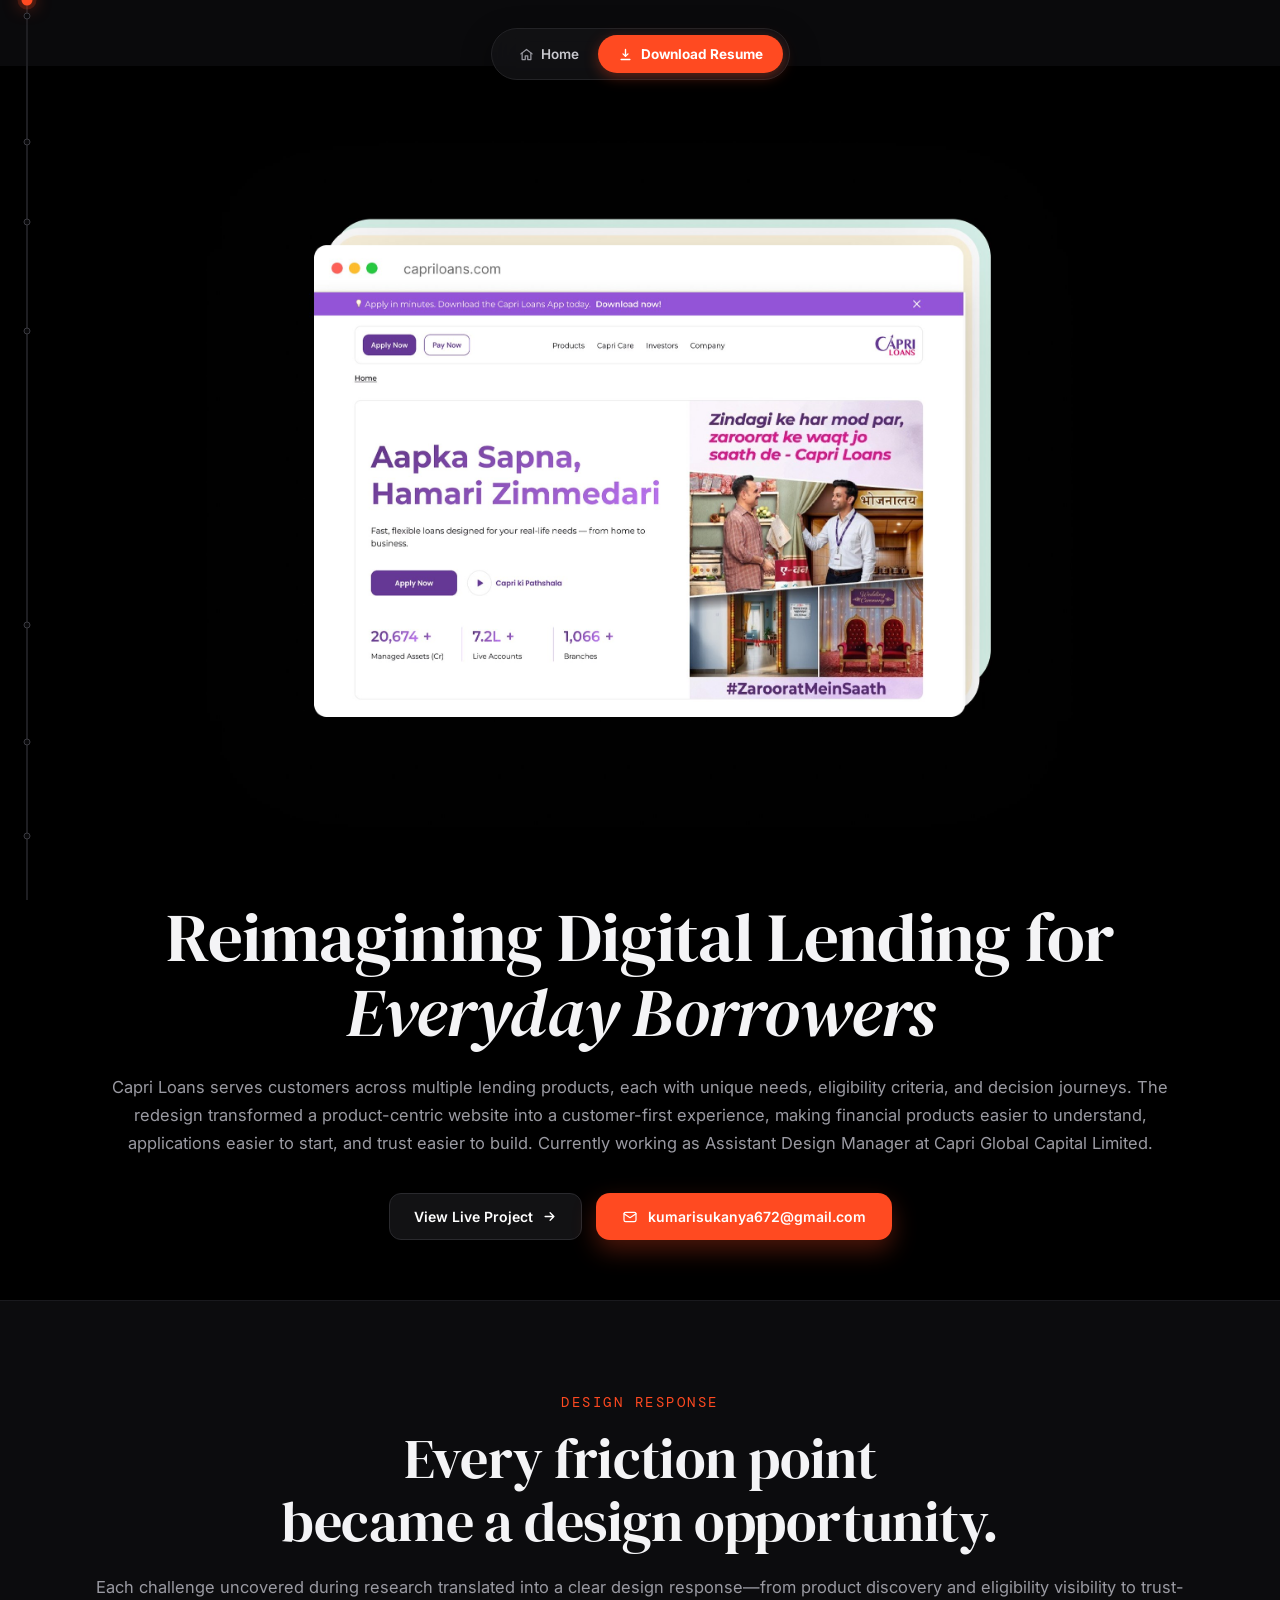
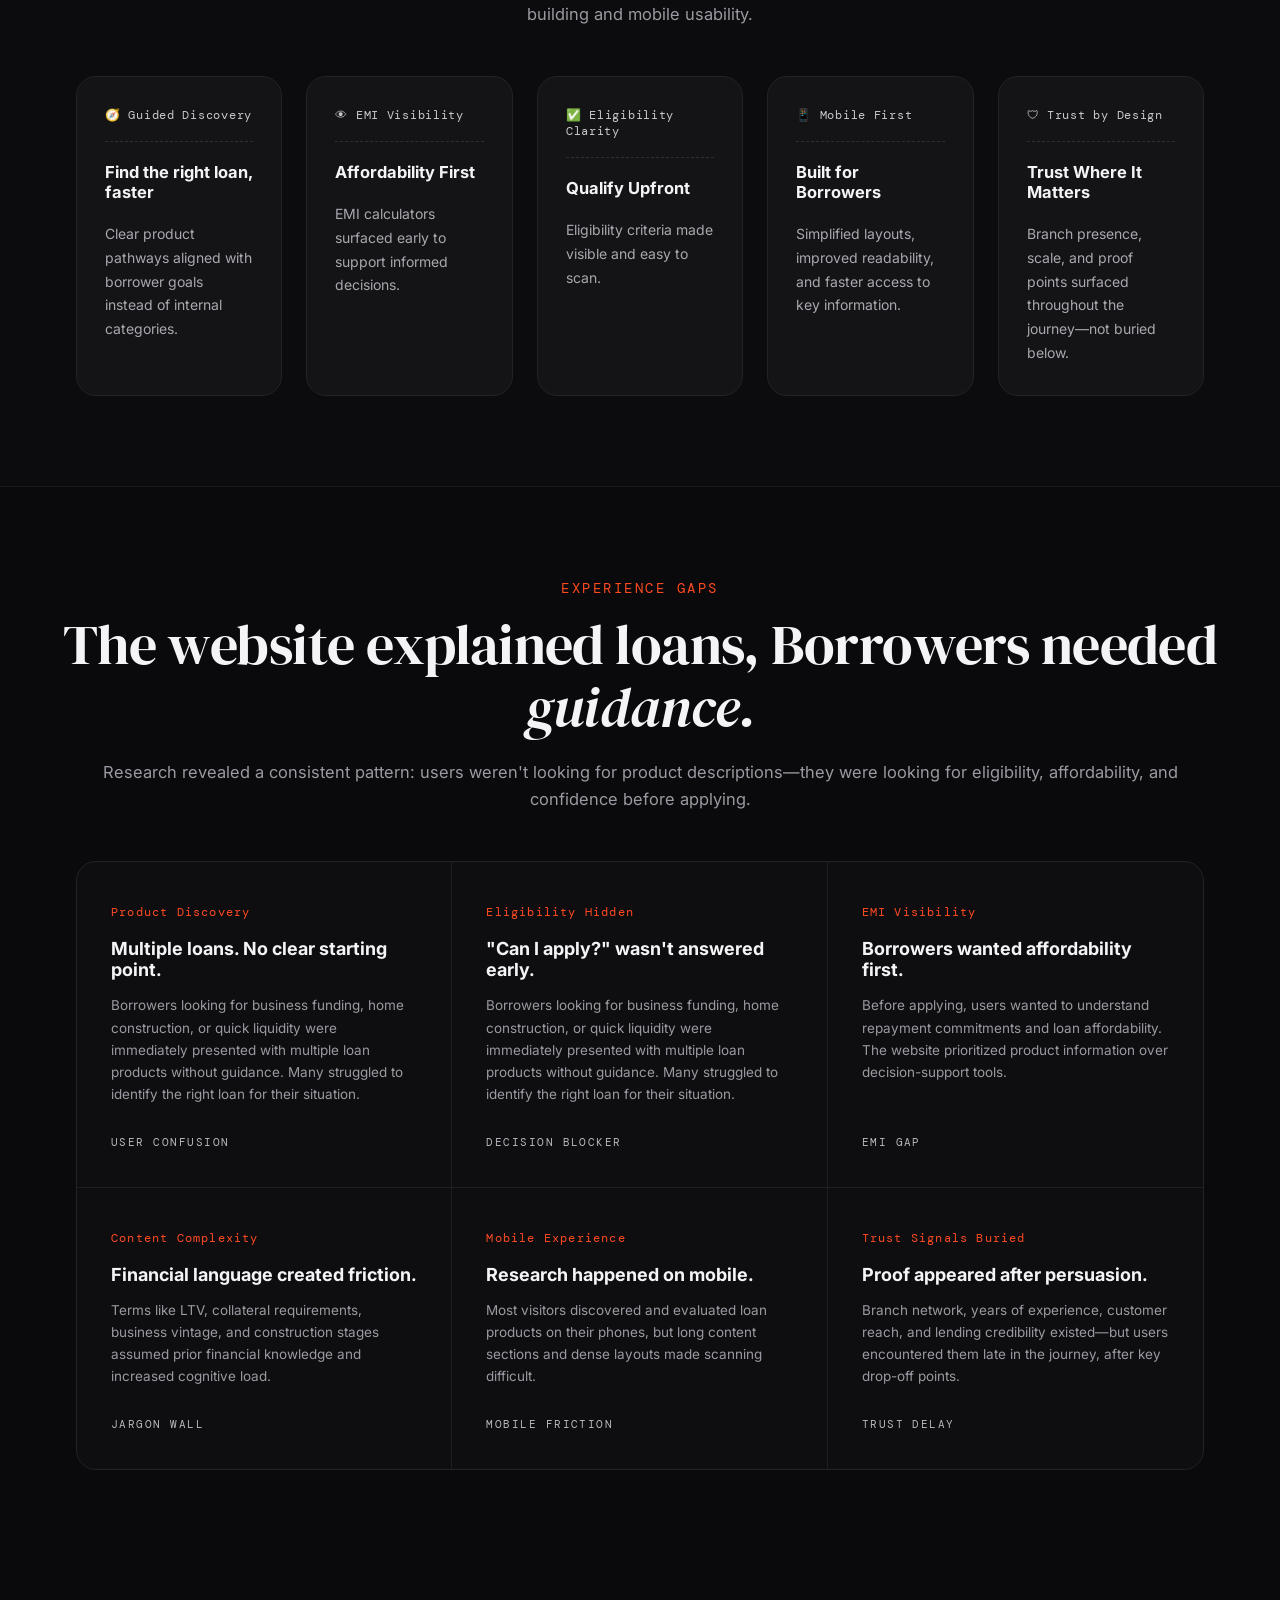
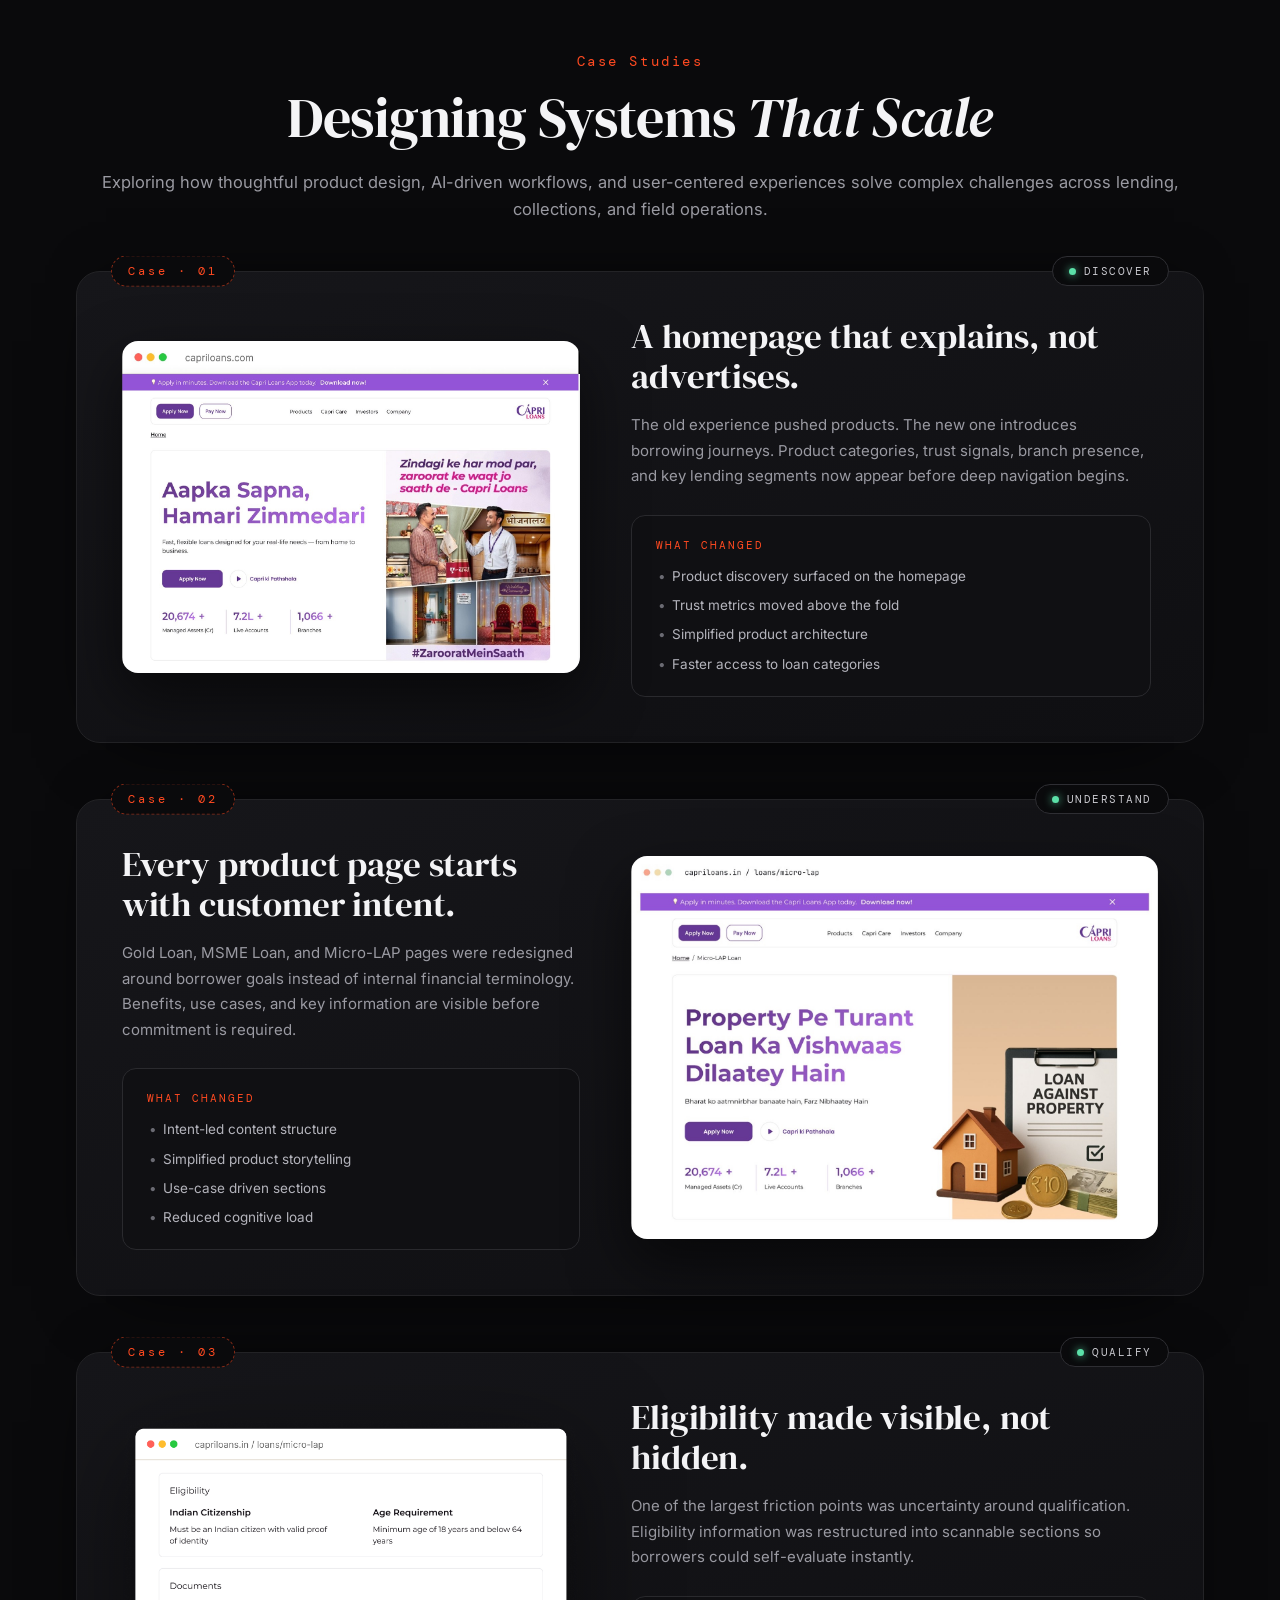
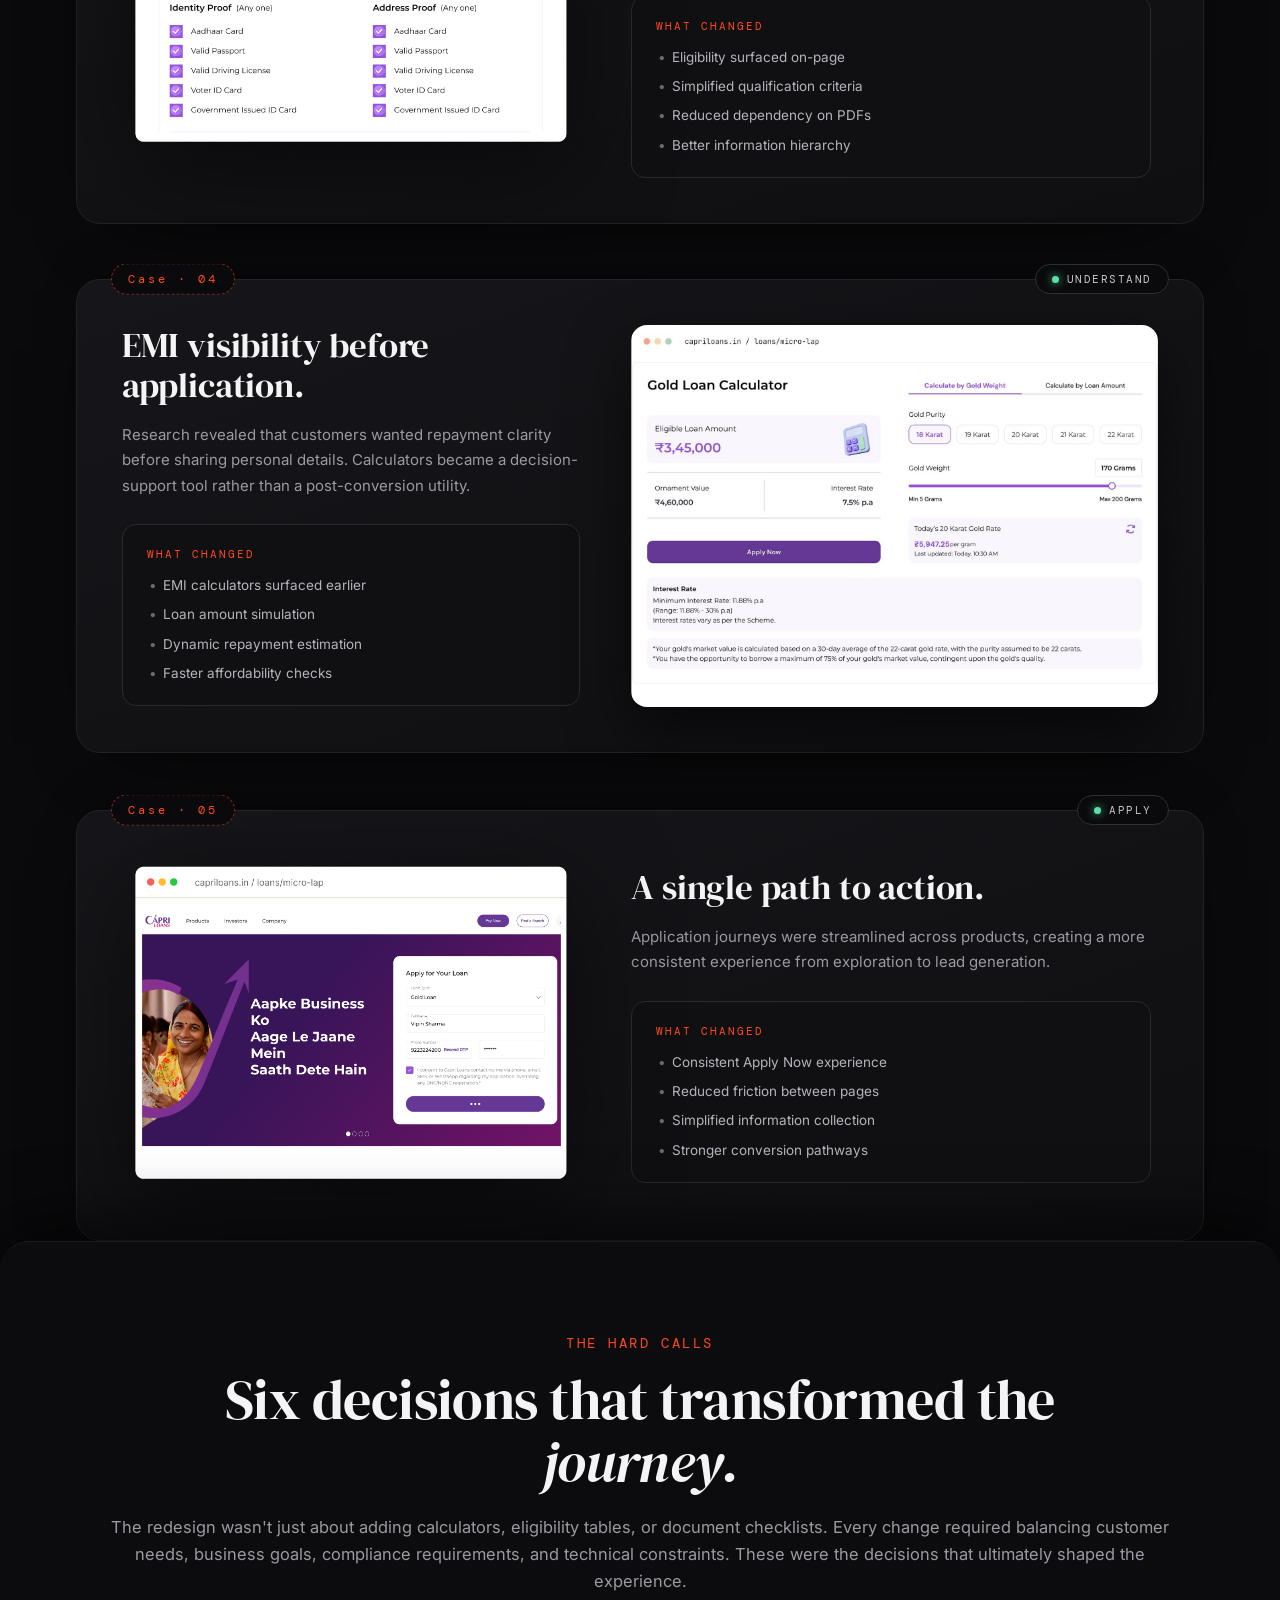
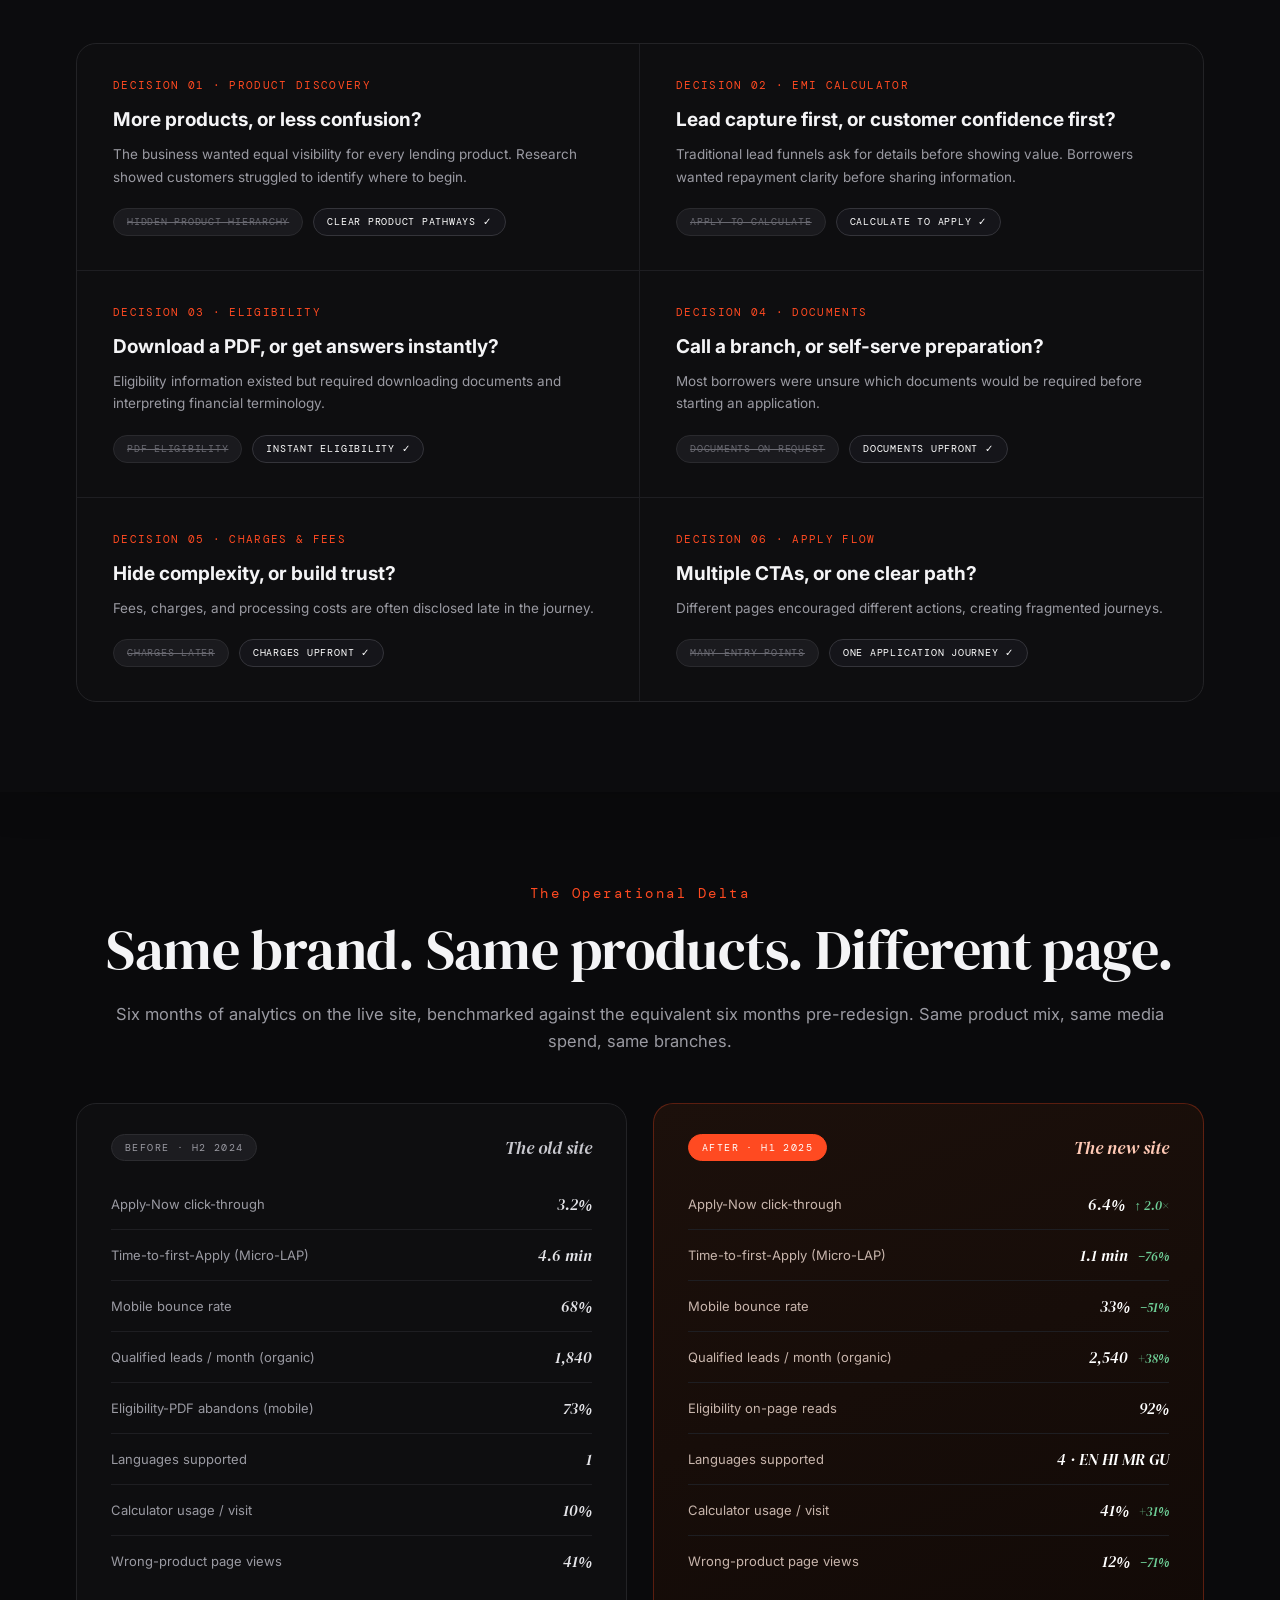
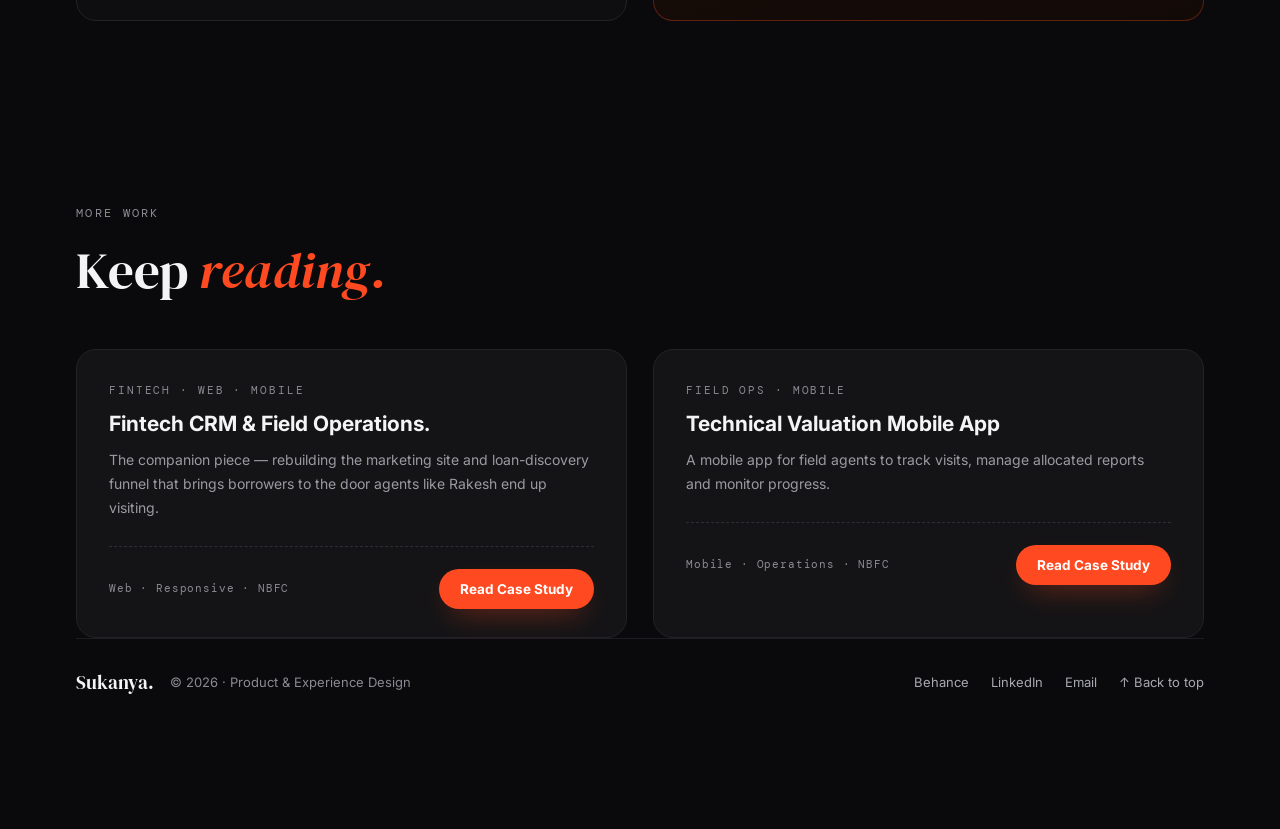
==== capri.html @ 0f8f2119 "Add files via upload" ====
<!DOCTYPE html>
<html lang="en">
<head>
<meta charset="UTF-8">
<meta name="viewport" content="width=device-width, initial-scale=1.0">
<title>Capri Loans Website Redesign — Case Study | Sukanya</title>
<link rel="preconnect" href="https://fonts.googleapis.com">
<link rel="preconnect" href="https://fonts.gstatic.com" crossorigin>
<link href="https://fonts.googleapis.com/css2?family=DM+Serif+Display:ital@0;1&family=DM+Mono:ital,wght@0,300;0,400;0,500;1,400&family=Inter:wght@400;500;600;700;800&display=swap" rel="stylesheet">
<link rel="stylesheet" href="css/capri.css">
  <script src="js/capri.js" defer></script>
</head>
<body>

<div class="thread" aria-hidden="true" id="thread"><div class="track"></div><div class="fill" id="thread-fill"></div><div class="needle" id="thread-needle"></div></div>

<!-- NAV -->
<div class="nav-wrap"><nav class="nav-pill">
  <a class="nav-link" href="index.html"><svg viewBox="0 0 24 24" fill="none" stroke-width="2" stroke-linecap="round" stroke-linejoin="round"><path d="M3 11l9-7 9 7"/><path d="M5 9.5V20h5v-6h4v6h5V9.5"/></svg><span>Home</span></a>
  <a class="nav-cta" href="assets/docs/Sukanya_Resume.pdf" download="Sukanya_Resume.pdf"><svg viewBox="0 0 24 24" fill="none" stroke-width="2.2" stroke-linecap="round" stroke-linejoin="round"><path d="M12 4v11m0 0l-4-4m4 4l4-4M5 20h14"/></svg>Download Resume</a>
</nav></div>

<!-- HERO -->
<header class="hero" id="top">
  <div class="hero-shot" style="height:auto;background:#000;padding:0"><img src="[data-uri]" alt="Capri Loans website redesign" style="width:100%;max-width:900px;display:block;margin:0 auto;border:none;outline:none;border-radius:0"/></div>
  <h1><span class="hl"><span class="hl-in">Reimagining Digital Lending for <em>Everyday Borrowers</em></span></span></h1>
  <p class="hero-sub">Capri Loans serves customers across multiple lending products, each with unique needs, eligibility criteria, and decision journeys. The redesign transformed a product-centric website into a customer-first experience, making financial products easier to understand, applications easier to start, and trust easier to build. Currently working as Assistant Design Manager at Capri Global Capital Limited.</p>
  <div class="hero-cta-row">
    <a class="btn-dark" href="https://www.capriloans.in/" target="_blank" rel="noopener">View Live Project <svg viewBox="0 0 24 24" fill="none" stroke-width="2.2" stroke-linecap="round" stroke-linejoin="round"><path d="M5 12h14m0 0l-6-6m6 6l-6 6"/></svg></a>
    <a class="hero-email" href="mailto:kumarisukanya672@gmail.com" style="margin-top:0"><svg viewBox="0 0 24 24" fill="none" stroke-width="1.8" stroke-linecap="round" stroke-linejoin="round"><rect x="3" y="5" width="18" height="14" rx="2.5"/><path d="M3 7l9 6 9-6"/></svg>kumarisukanya672@gmail.com</a>
  </div>
</header>

<!-- DESIGN RESPONSE -->
<section class="approach" id="response">
  <div class="sec-head r"><span class="eyebrow">DESIGN RESPONSE</span><h2>Every friction point<br>became a design opportunity.</h2>
  <p class="sec-sub">Each challenge uncovered during research translated into a clear design response—from product discovery and eligibility visibility to trust-building and mobile usability.</p></div>
  <div class="container"><div class="ap-grid ap5 r">
    <div class="ap-card"><div class="ap-head">🧭 Guided Discovery</div><h4>Find the right loan, faster</h4><p class="grow">Clear product pathways aligned with borrower goals instead of internal categories.</p></div>
    <div class="ap-card"><div class="ap-head">👁 EMI Visibility</div><h4>Affordability First</h4><p class="grow">EMI calculators surfaced early to support informed decisions.</p></div>
    <div class="ap-card"><div class="ap-head">✅ Eligibility Clarity</div><h4>Qualify Upfront</h4><p class="grow">Eligibility criteria made visible and easy to scan.</p></div>
    <div class="ap-card"><div class="ap-head">📱 Mobile First</div><h4>Built for Borrowers</h4><p class="grow">Simplified layouts, improved readability, and faster access to key information.</p></div>
    <div class="ap-card"><div class="ap-head">🛡 Trust by Design</div><h4>Trust Where It Matters</h4><p class="grow">Branch presence, scale, and proof points surfaced throughout the journey—not buried below.</p></div>
  </div></div>
</section>

<!-- EXPERIENCE GAPS -->
<section class="challenge gaps" id="gaps">
  <div class="sec-head r"><span class="eyebrow">EXPERIENCE GAPS</span><h2>The website explained loans, Borrowers needed <em>guidance.</em></h2>
  <p class="sec-sub">Research revealed a consistent pattern: users weren't looking for product descriptions—they were looking for eligibility, affordability, and confidence before applying.</p></div>
  <div class="container"><div class="ch-grid r">
    <div class="ch-cell"><div class="ch-num">Product Discovery</div><h4>Multiple loans. No clear starting point.</h4><p>Borrowers looking for business funding, home construction, or quick liquidity were immediately presented with multiple loan products without guidance. Many struggled to identify the right loan for their situation.</p><div class="ch-foot">USER CONFUSION</div></div>
    <div class="ch-cell"><div class="ch-num">Eligibility Hidden</div><h4>"Can I apply?" wasn't answered early.</h4><p>Borrowers looking for business funding, home construction, or quick liquidity were immediately presented with multiple loan products without guidance. Many struggled to identify the right loan for their situation.</p><div class="ch-foot">DECISION BLOCKER</div></div>
    <div class="ch-cell"><div class="ch-num">EMI Visibility</div><h4>Borrowers wanted affordability first.</h4><p>Before applying, users wanted to understand repayment commitments and loan affordability. The website prioritized product information over decision-support tools.</p><div class="ch-foot">EMI GAP</div></div>
    <div class="ch-cell"><div class="ch-num">Content Complexity</div><h4>Financial language created friction.</h4><p>Terms like LTV, collateral requirements, business vintage, and construction stages assumed prior financial knowledge and increased cognitive load.</p><div class="ch-foot">JARGON WALL</div></div>
    <div class="ch-cell"><div class="ch-num">Mobile Experience</div><h4>Research happened on mobile.</h4><p>Most visitors discovered and evaluated loan products on their phones, but long content sections and dense layouts made scanning difficult.</p><div class="ch-foot">MOBILE FRICTION</div></div>
    <div class="ch-cell"><div class="ch-num">Trust Signals Buried</div><h4>Proof appeared after persuasion.</h4><p>Branch network, years of experience, customer reach, and lending credibility existed—but users encountered them late in the journey, after key drop-off points.</p><div class="ch-foot">TRUST DELAY</div></div>
  </div></div>
</section>

<!-- CASE STUDIES (sticky stack — same as portfolio) -->
<section class="sec-head r" id="cases"><span class="eyebrow">Case Studies</span><h2>Designing Systems <em>That Scale</em></h2>
<p class="sec-sub">Exploring how thoughtful product design, AI-driven workflows, and user-centered experiences solve complex challenges across lending, collections, and field operations.</p></section>

<div class="stage-stack">
  <section class="stage">
    <span class="case-num">Case · 01</span><span class="case-chip"><span class="dot"></span>Discover</span>
    <div class="stage-grid"><div class="stage-visual"><img src="[data-uri]" alt="Capri Loans — homepage redesign showing Aapka Sapna Hamari Zimmedari" style="width:100%;max-width:620px;height:auto;display:block;border:none;border-radius:16px;box-shadow:0 24px 60px rgba(0,0,0,.55)"/></div>
      <div class="stage-content"><h3>A homepage that explains, not advertises.</h3>
      <p class="desc">The old experience pushed products. The new one introduces borrowing journeys. Product categories, trust signals, branch presence, and key lending segments now appear before deep navigation begins.</p>
      <div class="changed df"><div class="lbl">WHAT CHANGED</div><ul><li>Product discovery surfaced on the homepage</li><li>Trust metrics moved above the fold</li><li>Simplified product architecture</li><li>Faster access to loan categories</li></ul></div></div>
    </div>
  </section>
  <section class="stage flip">
    <span class="case-num">Case · 02</span><span class="case-chip"><span class="dot"></span>Understand</span>
    <div class="stage-grid"><div class="stage-visual"><img src="[data-uri]" alt="Capri Loans — product page redesign for Micro-LAP Loan" style="width:100%;max-width:620px;height:auto;display:block;border:none;border-radius:16px;box-shadow:0 24px 60px rgba(0,0,0,.55)"/></div>
      <div class="stage-content"><h3>Every product page starts with customer intent.</h3>
      <p class="desc">Gold Loan, MSME Loan, and Micro-LAP pages were redesigned around borrower goals instead of internal financial terminology. Benefits, use cases, and key information are visible before commitment is required.</p>
      <div class="changed df"><div class="lbl">WHAT CHANGED</div><ul><li>Intent-led content structure</li><li>Simplified product storytelling</li><li>Use-case driven sections</li><li>Reduced cognitive load</li></ul></div></div>
    </div>
  </section>
  <section class="stage">
    <span class="case-num">Case · 03</span><span class="case-chip"><span class="dot"></span>Qualify</span>
    <div class="stage-grid"><div class="stage-visual"><img src="[data-uri]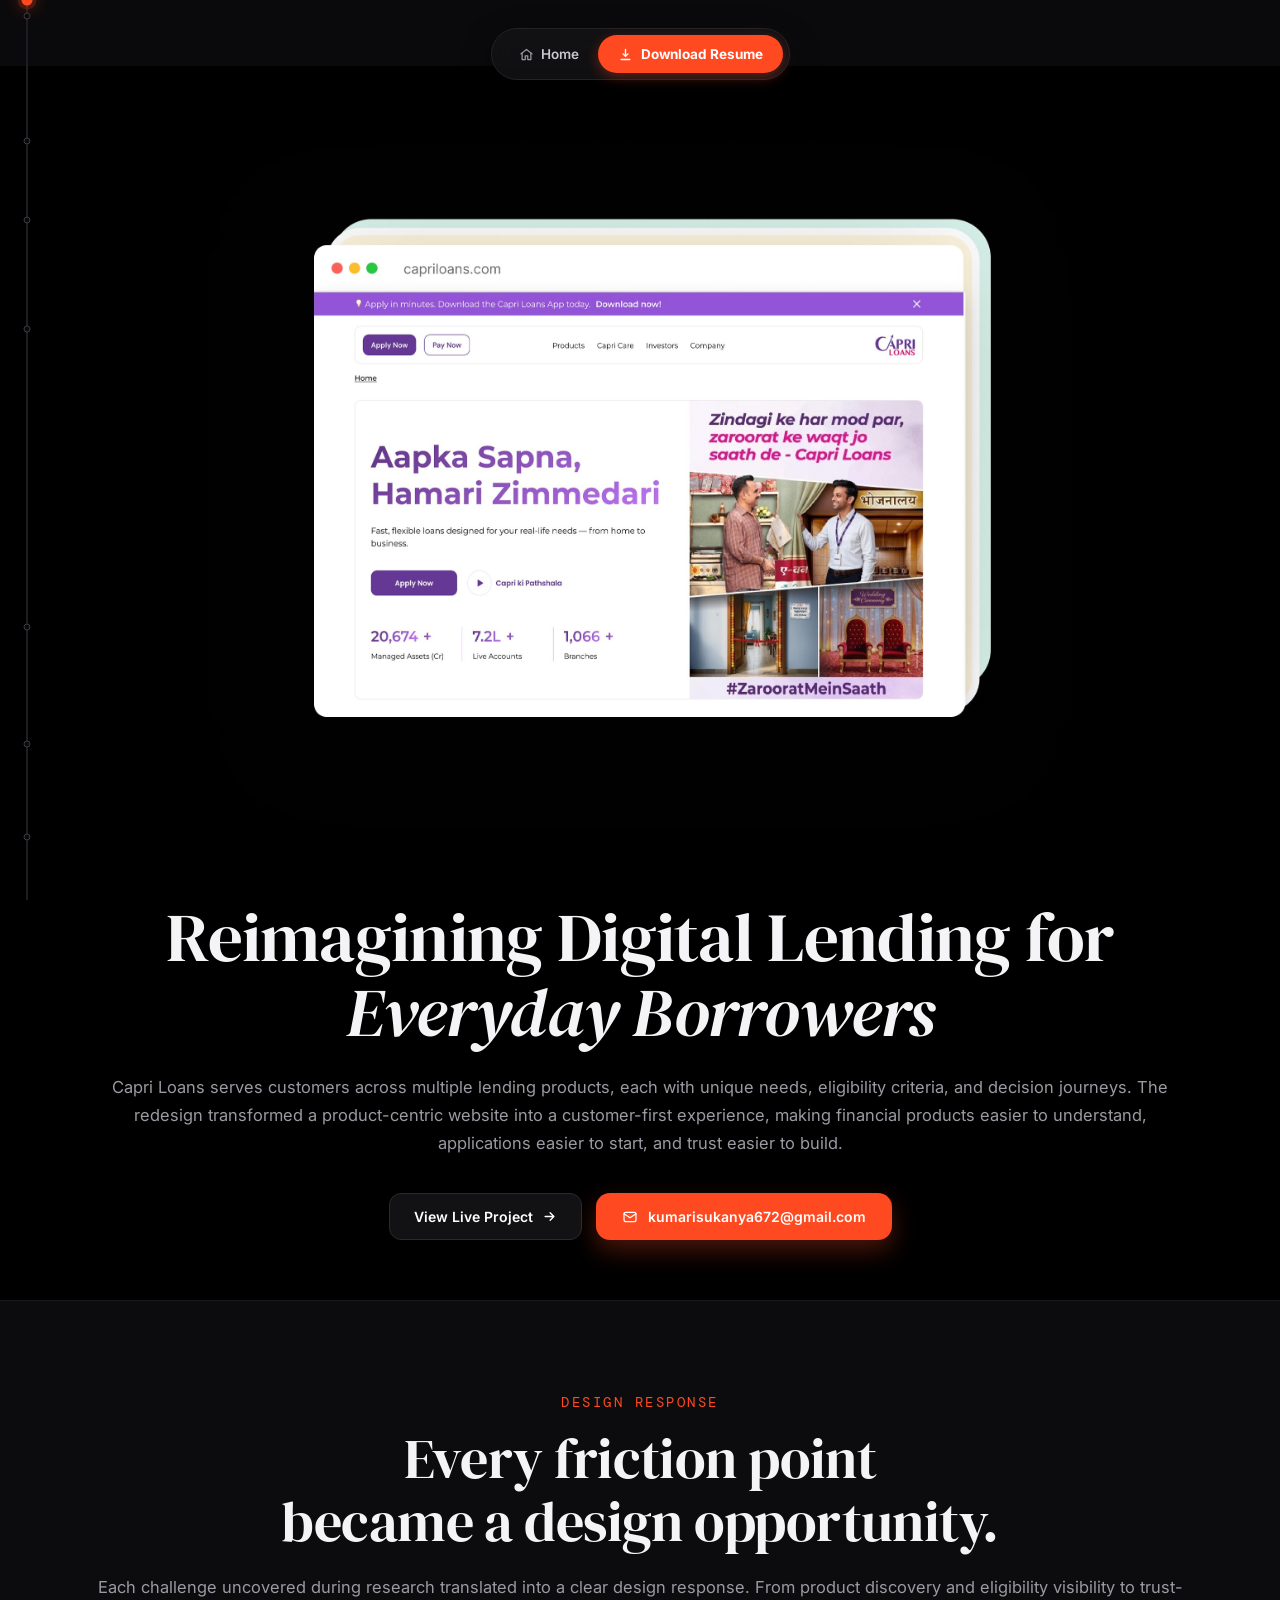
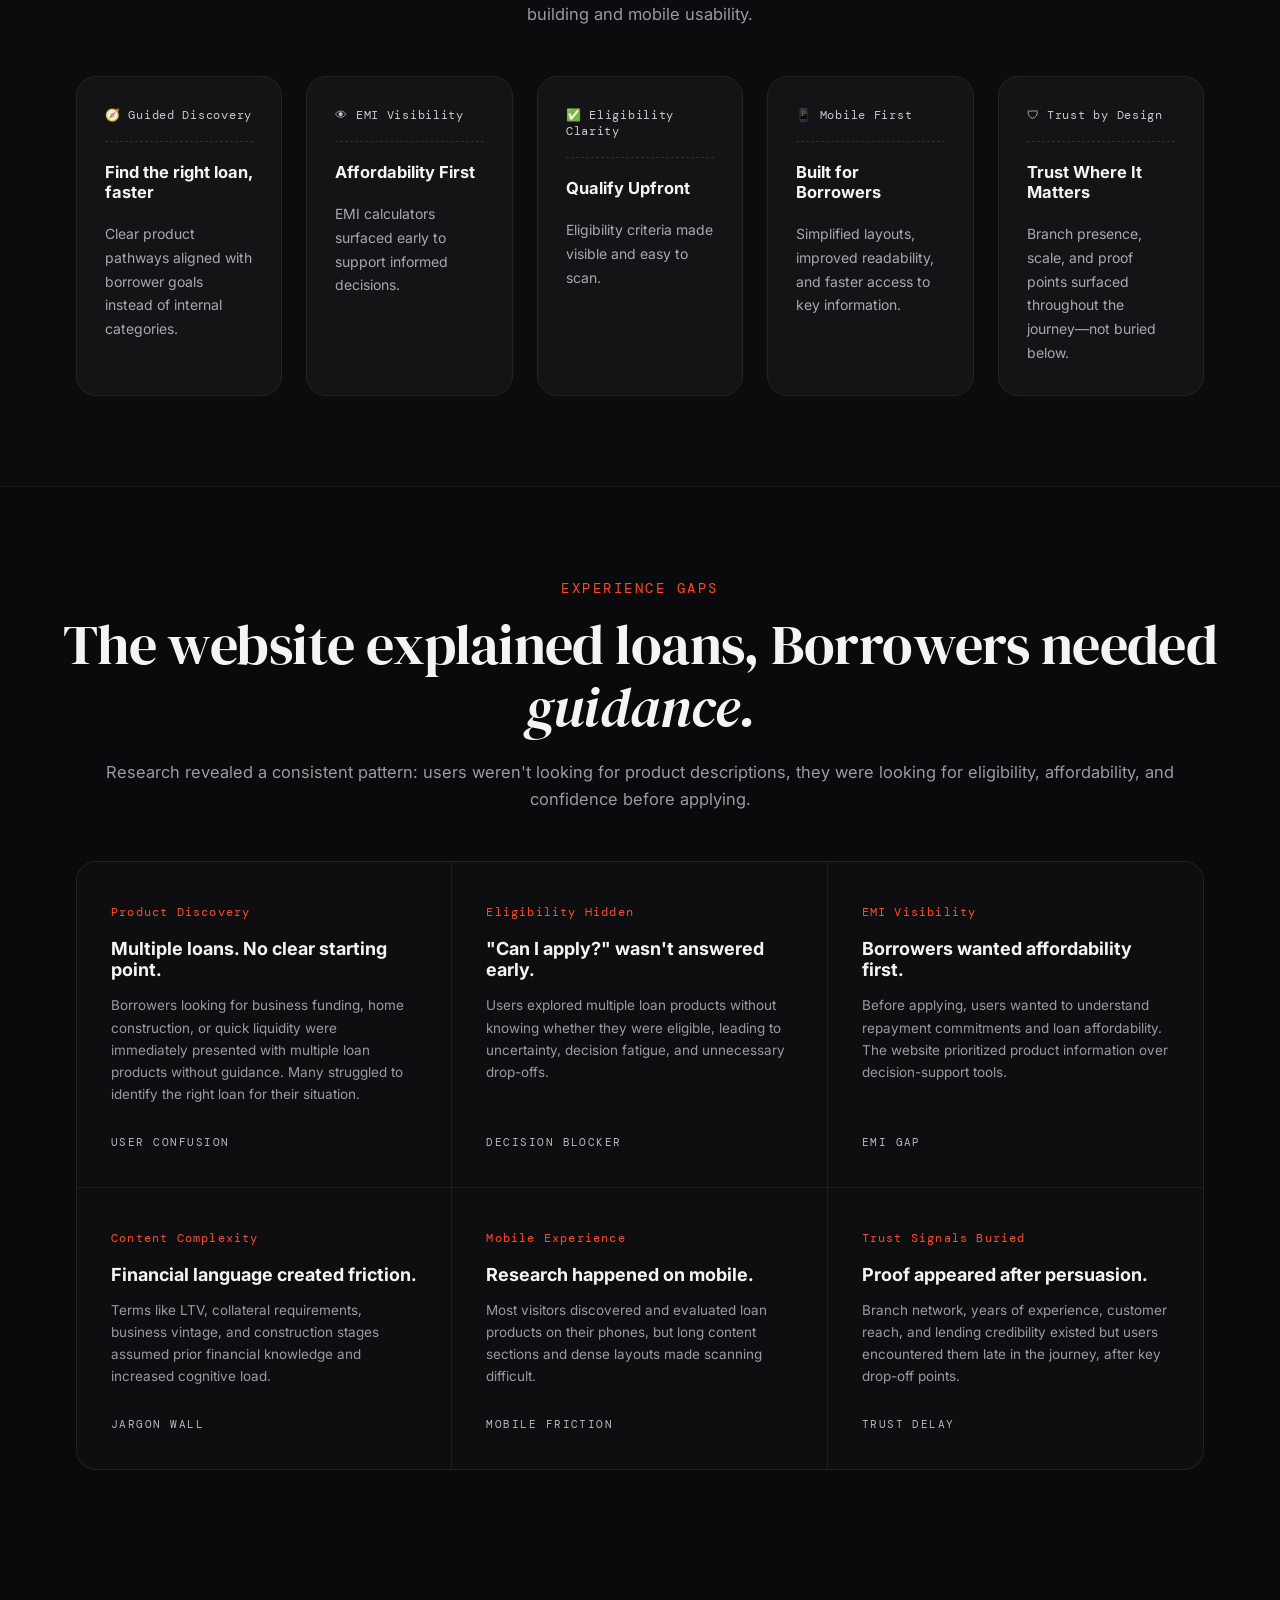
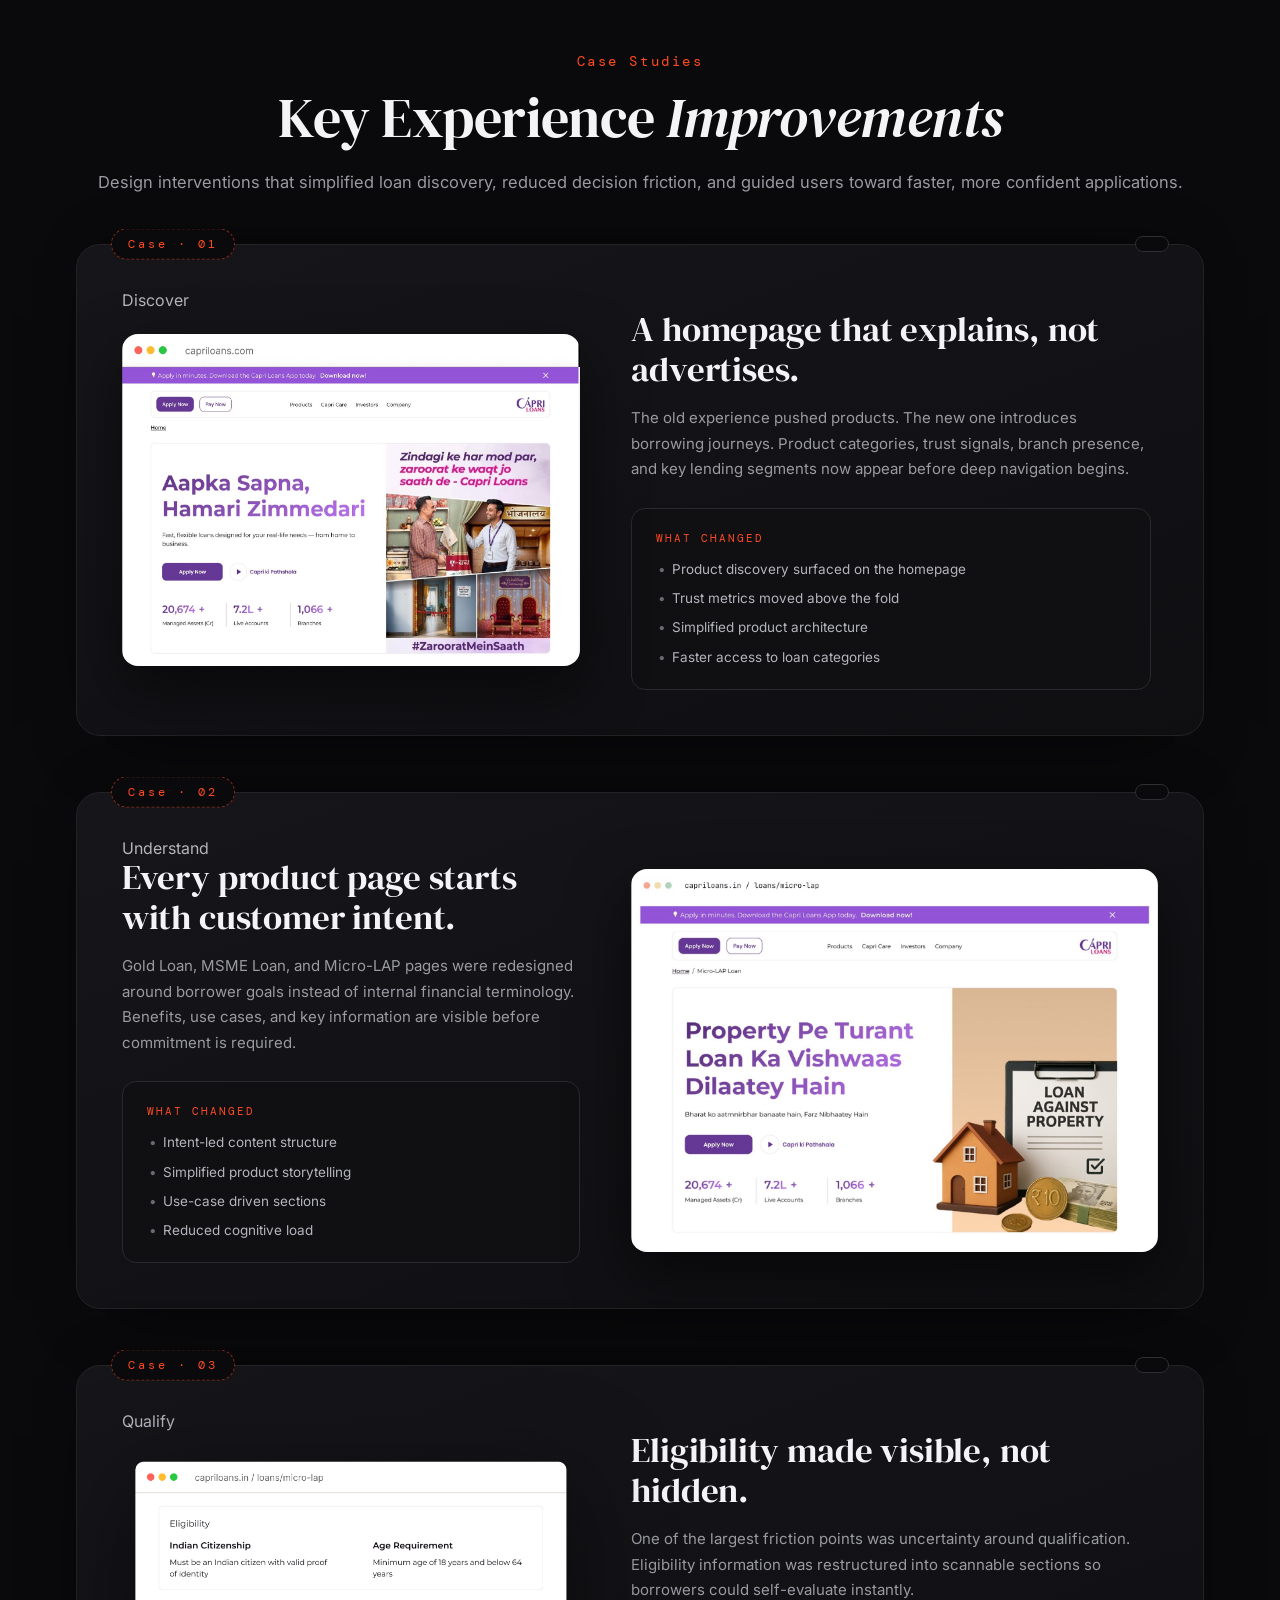
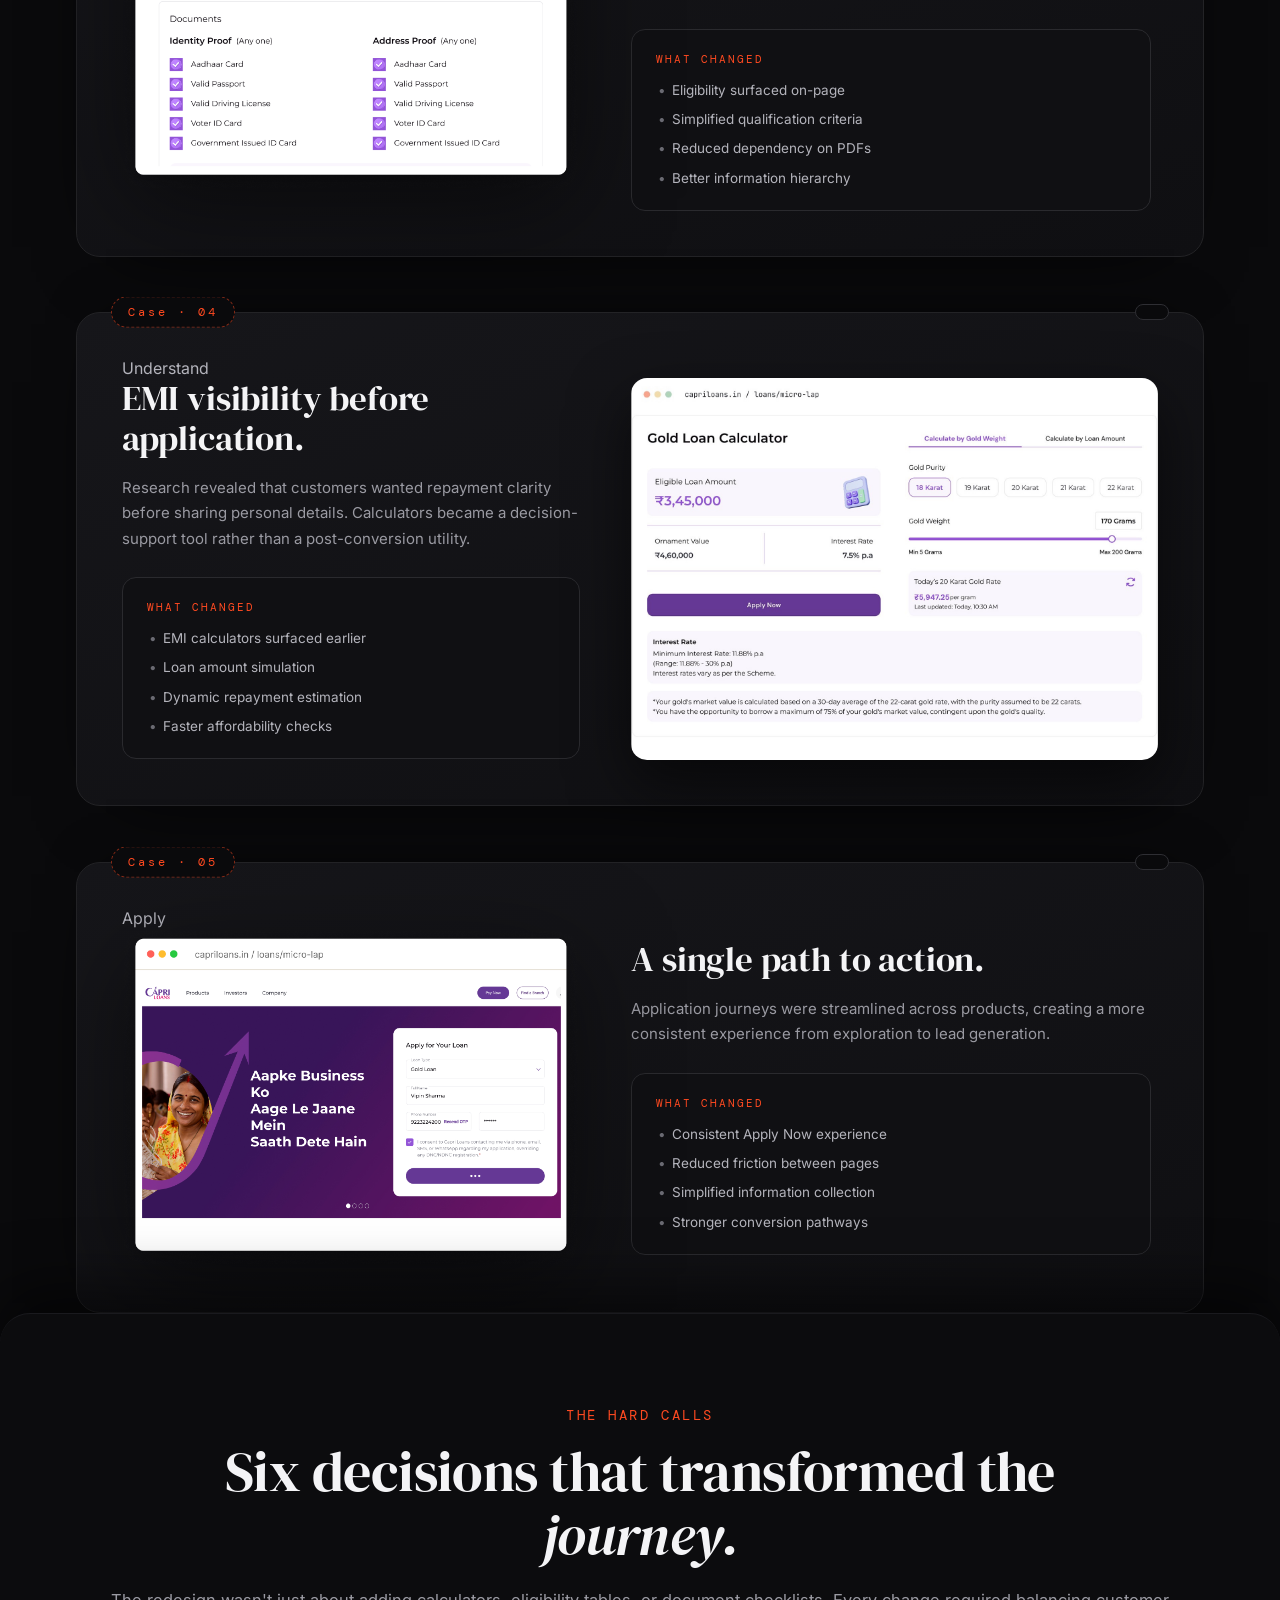
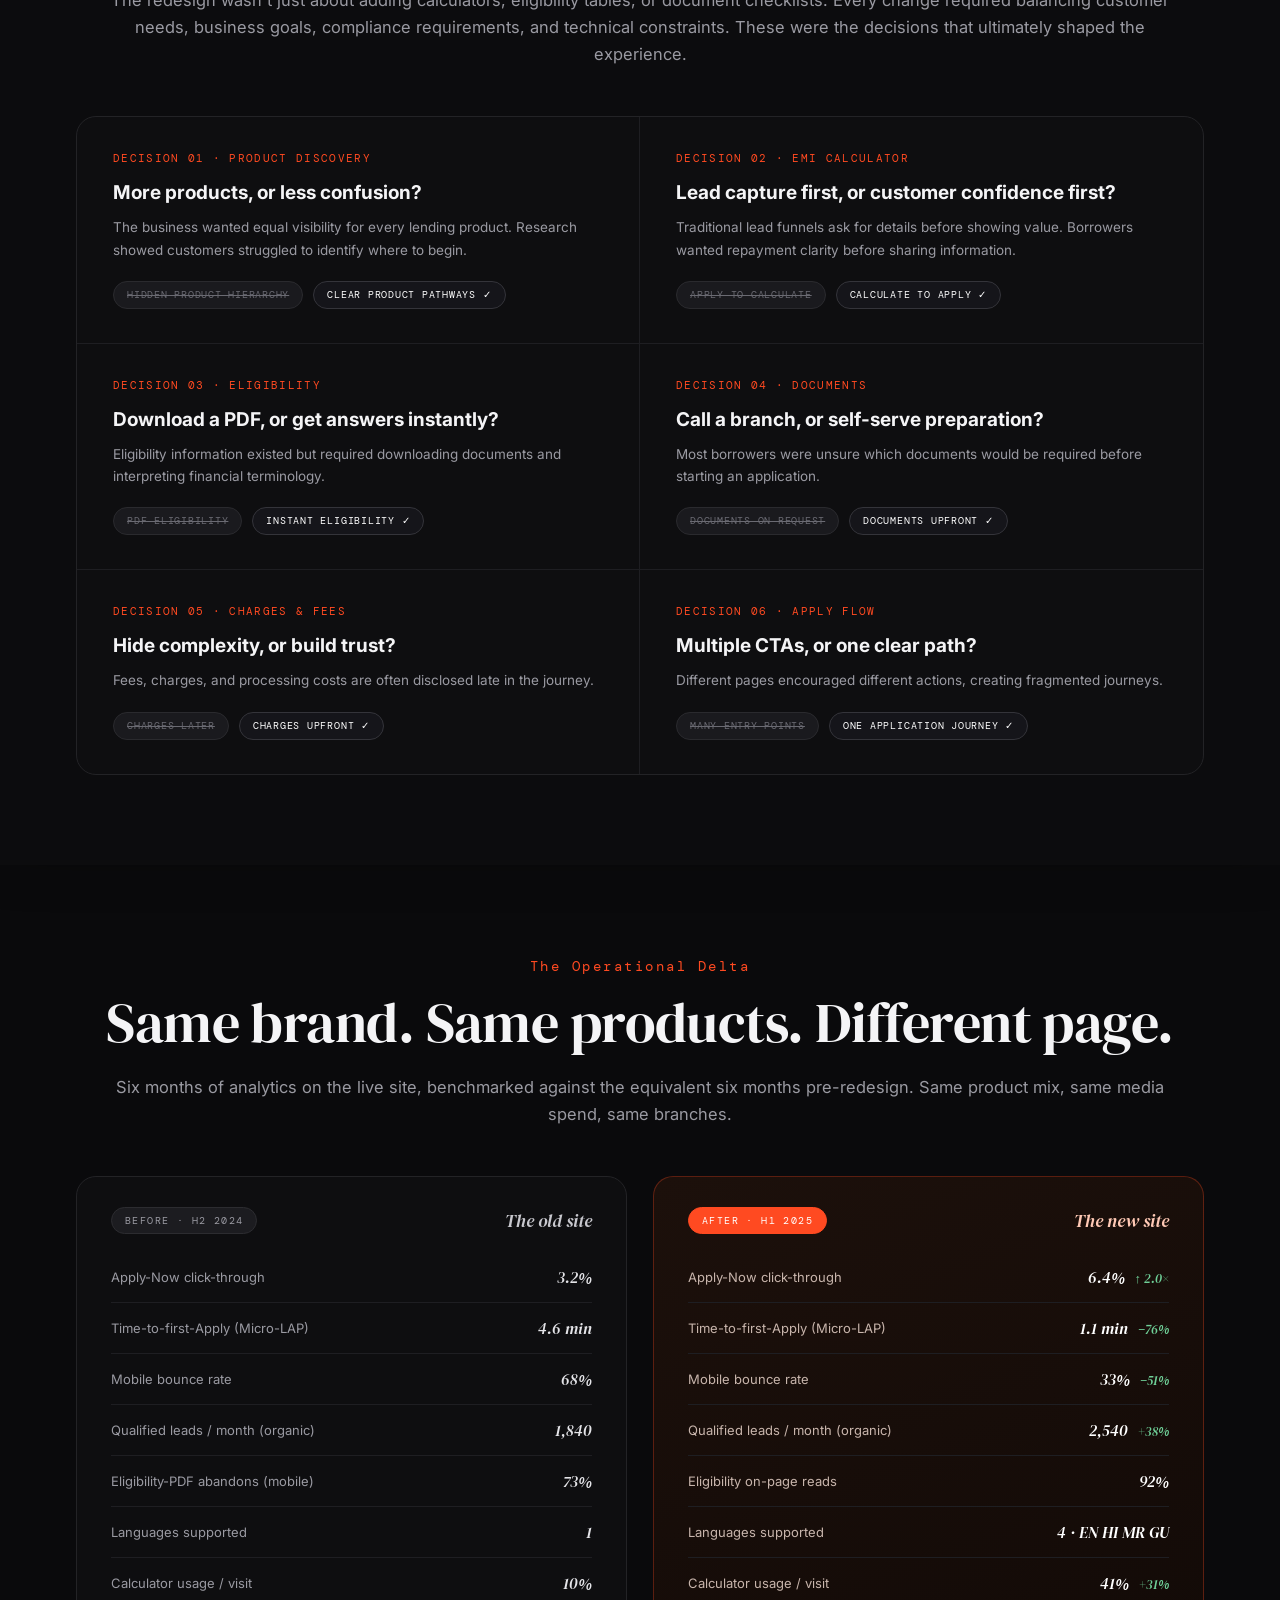
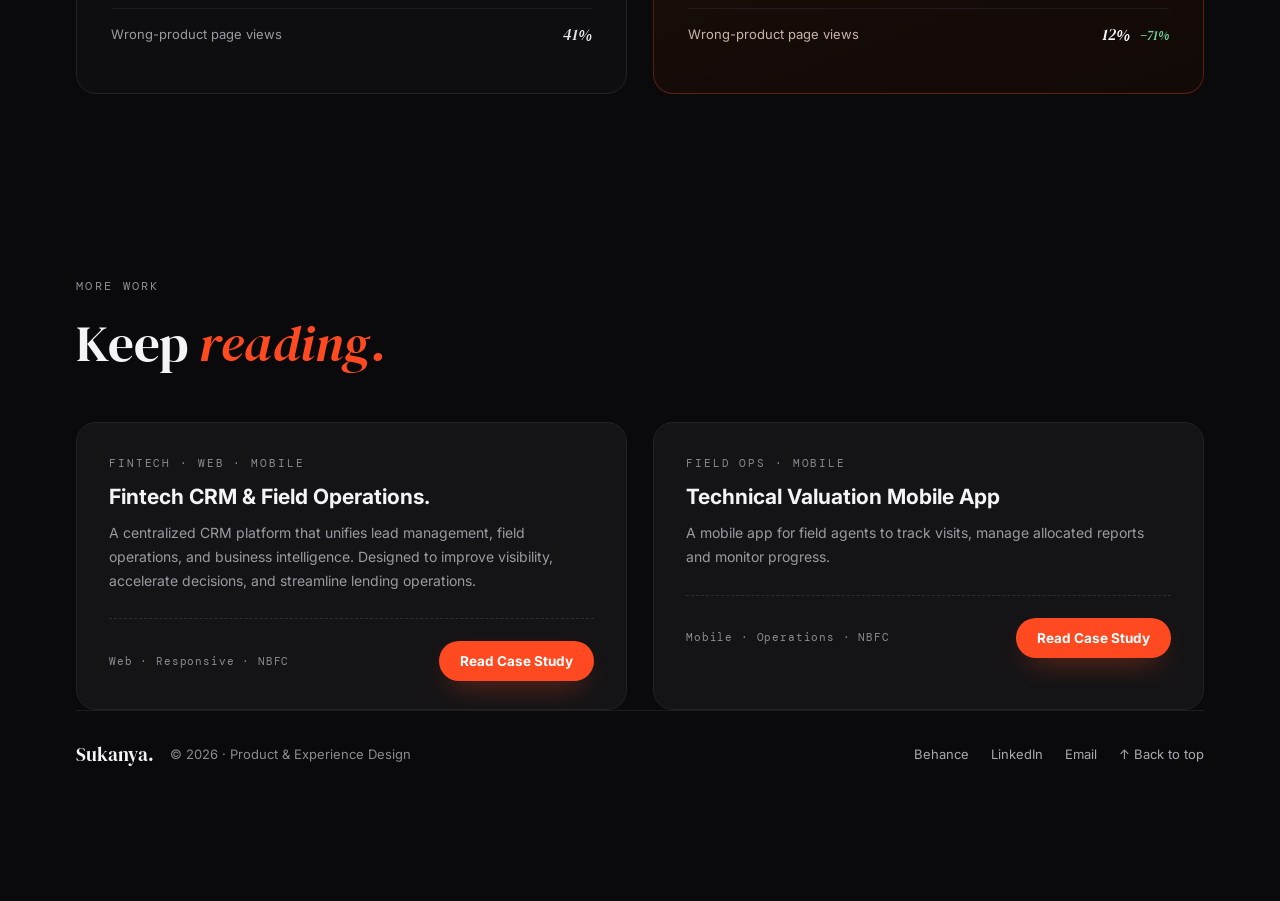
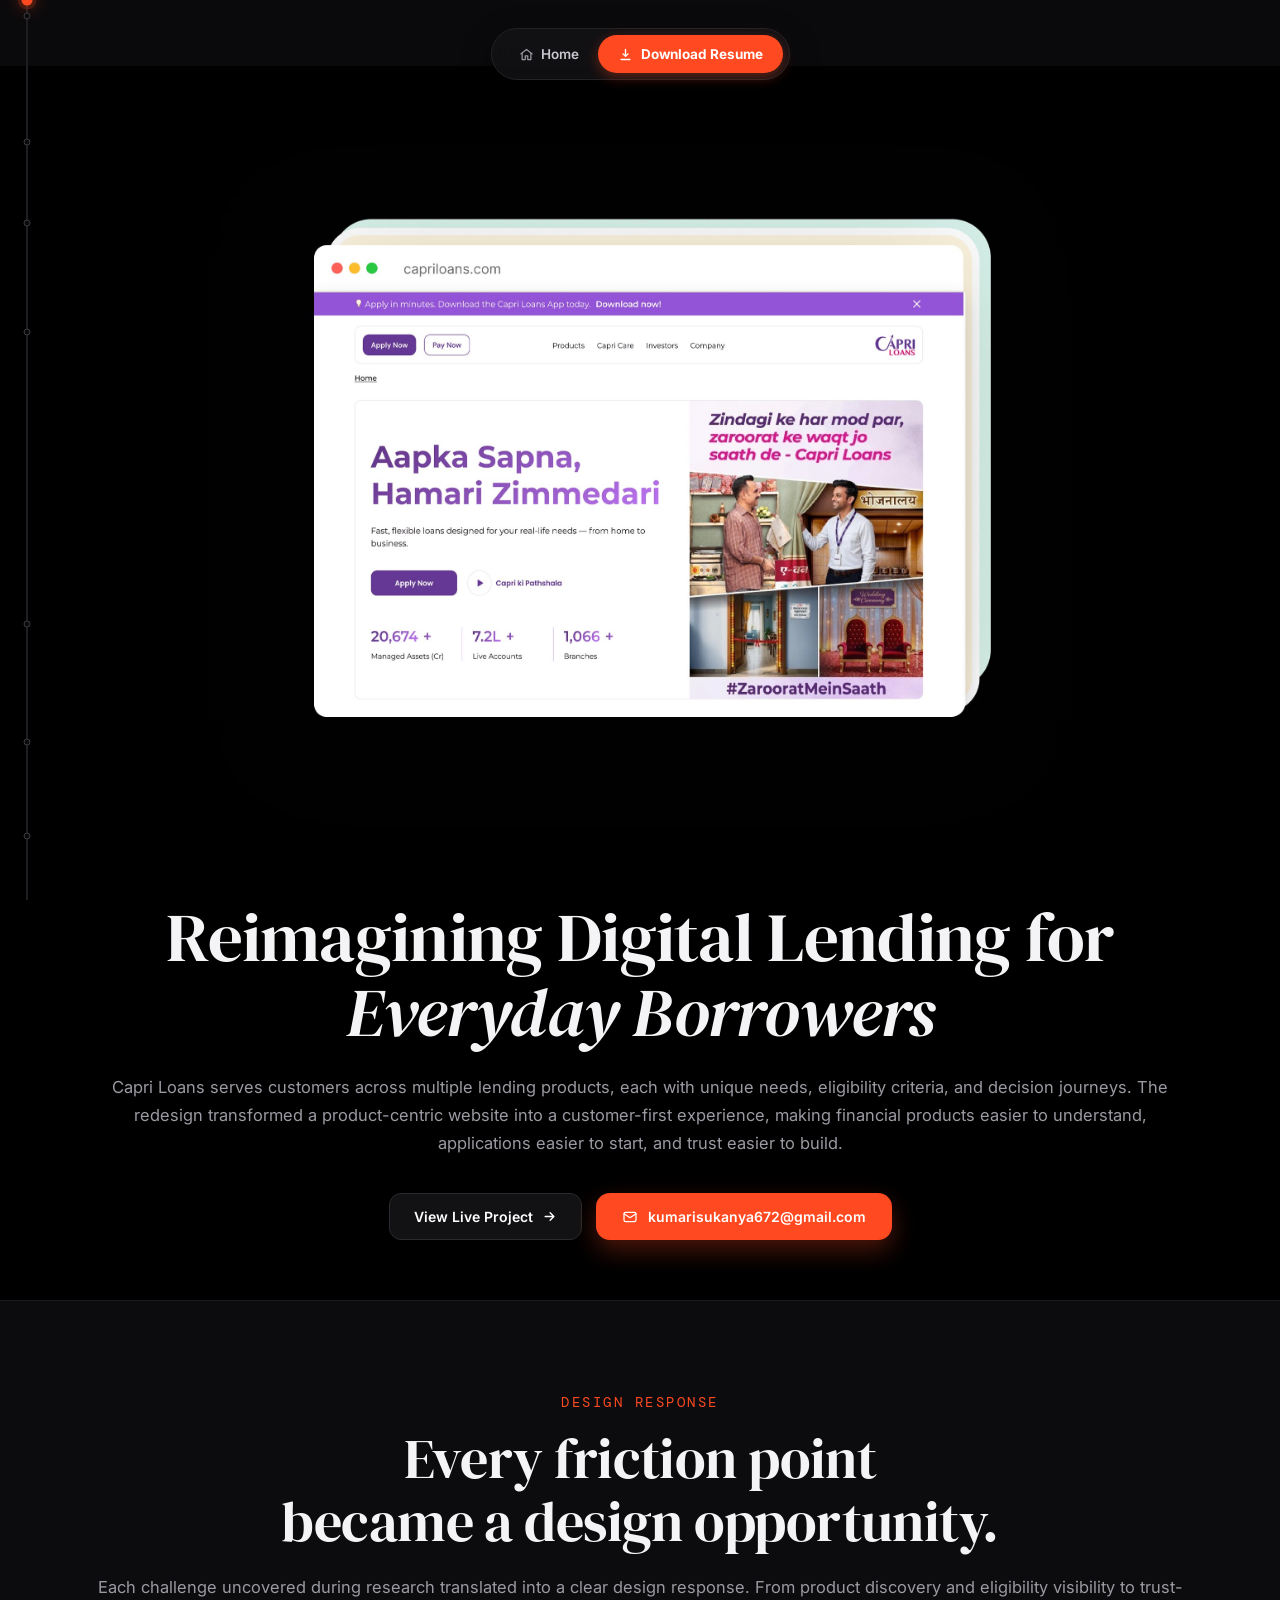
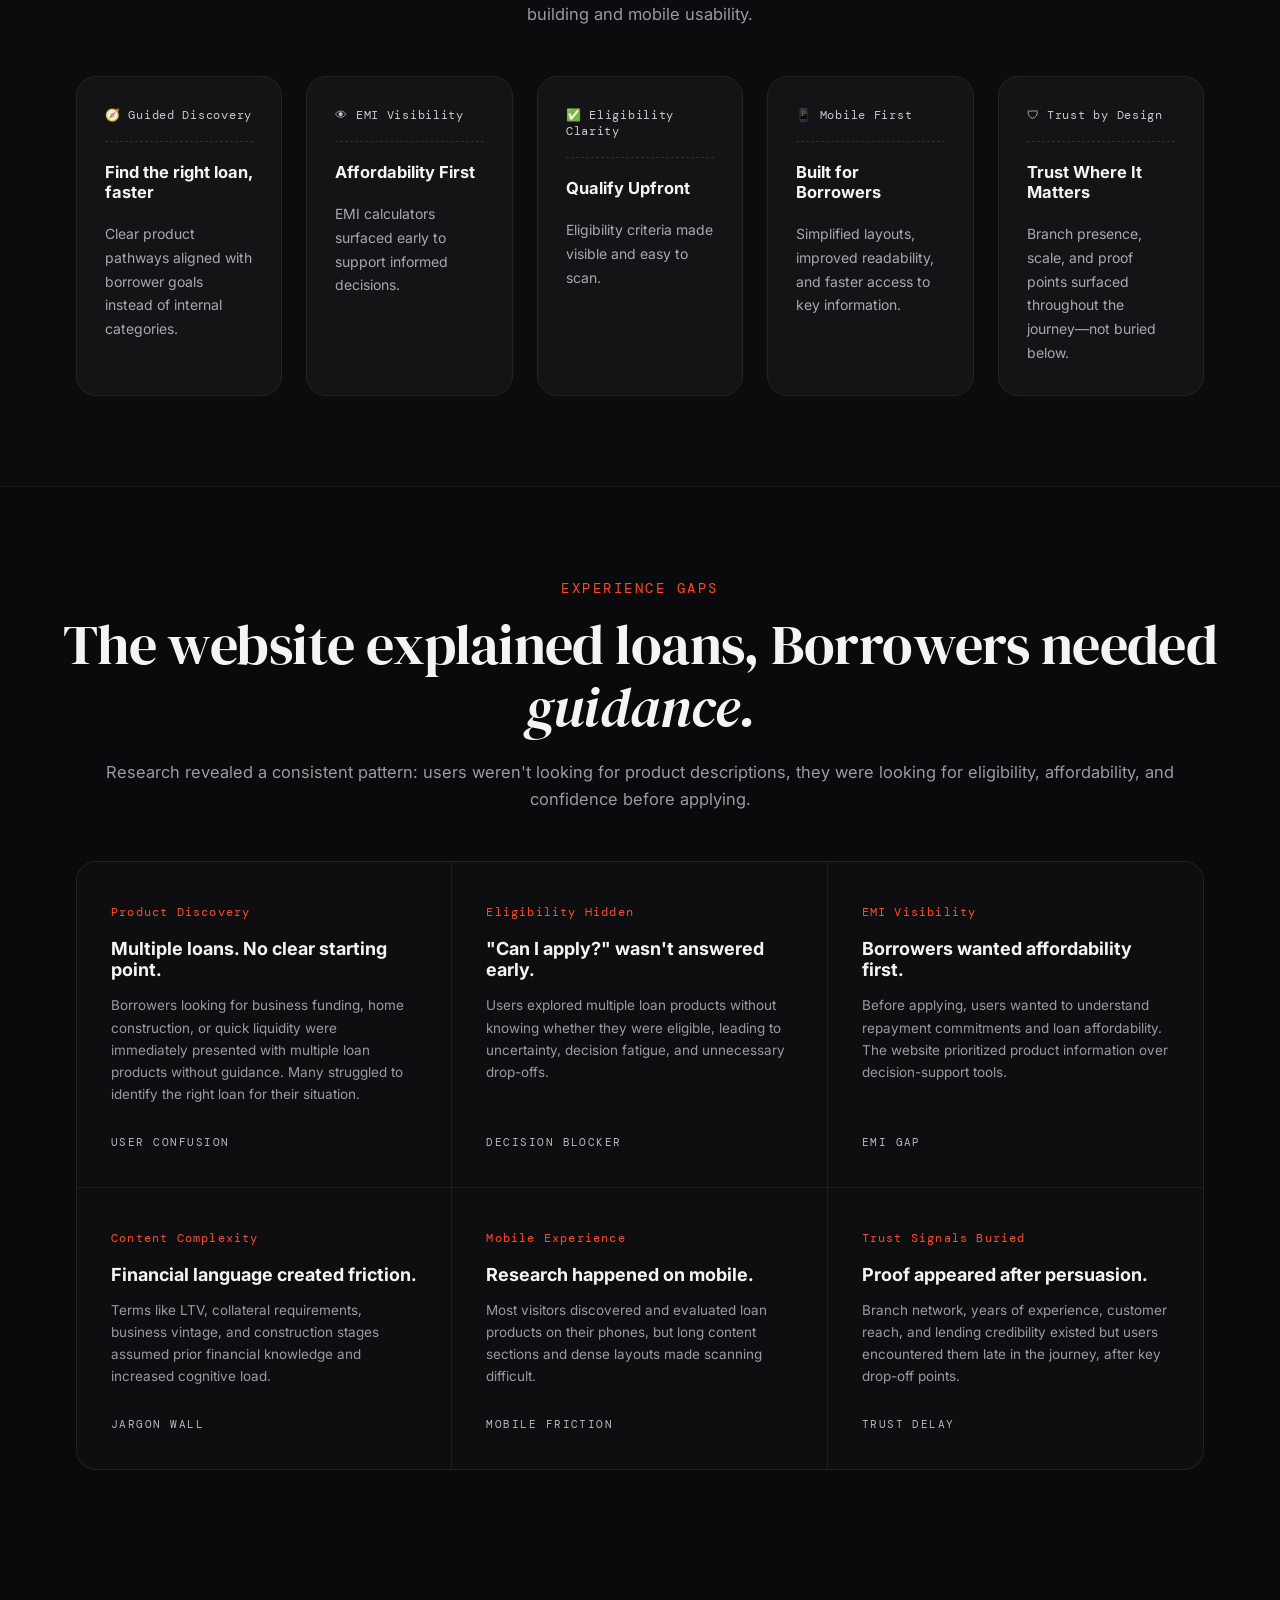
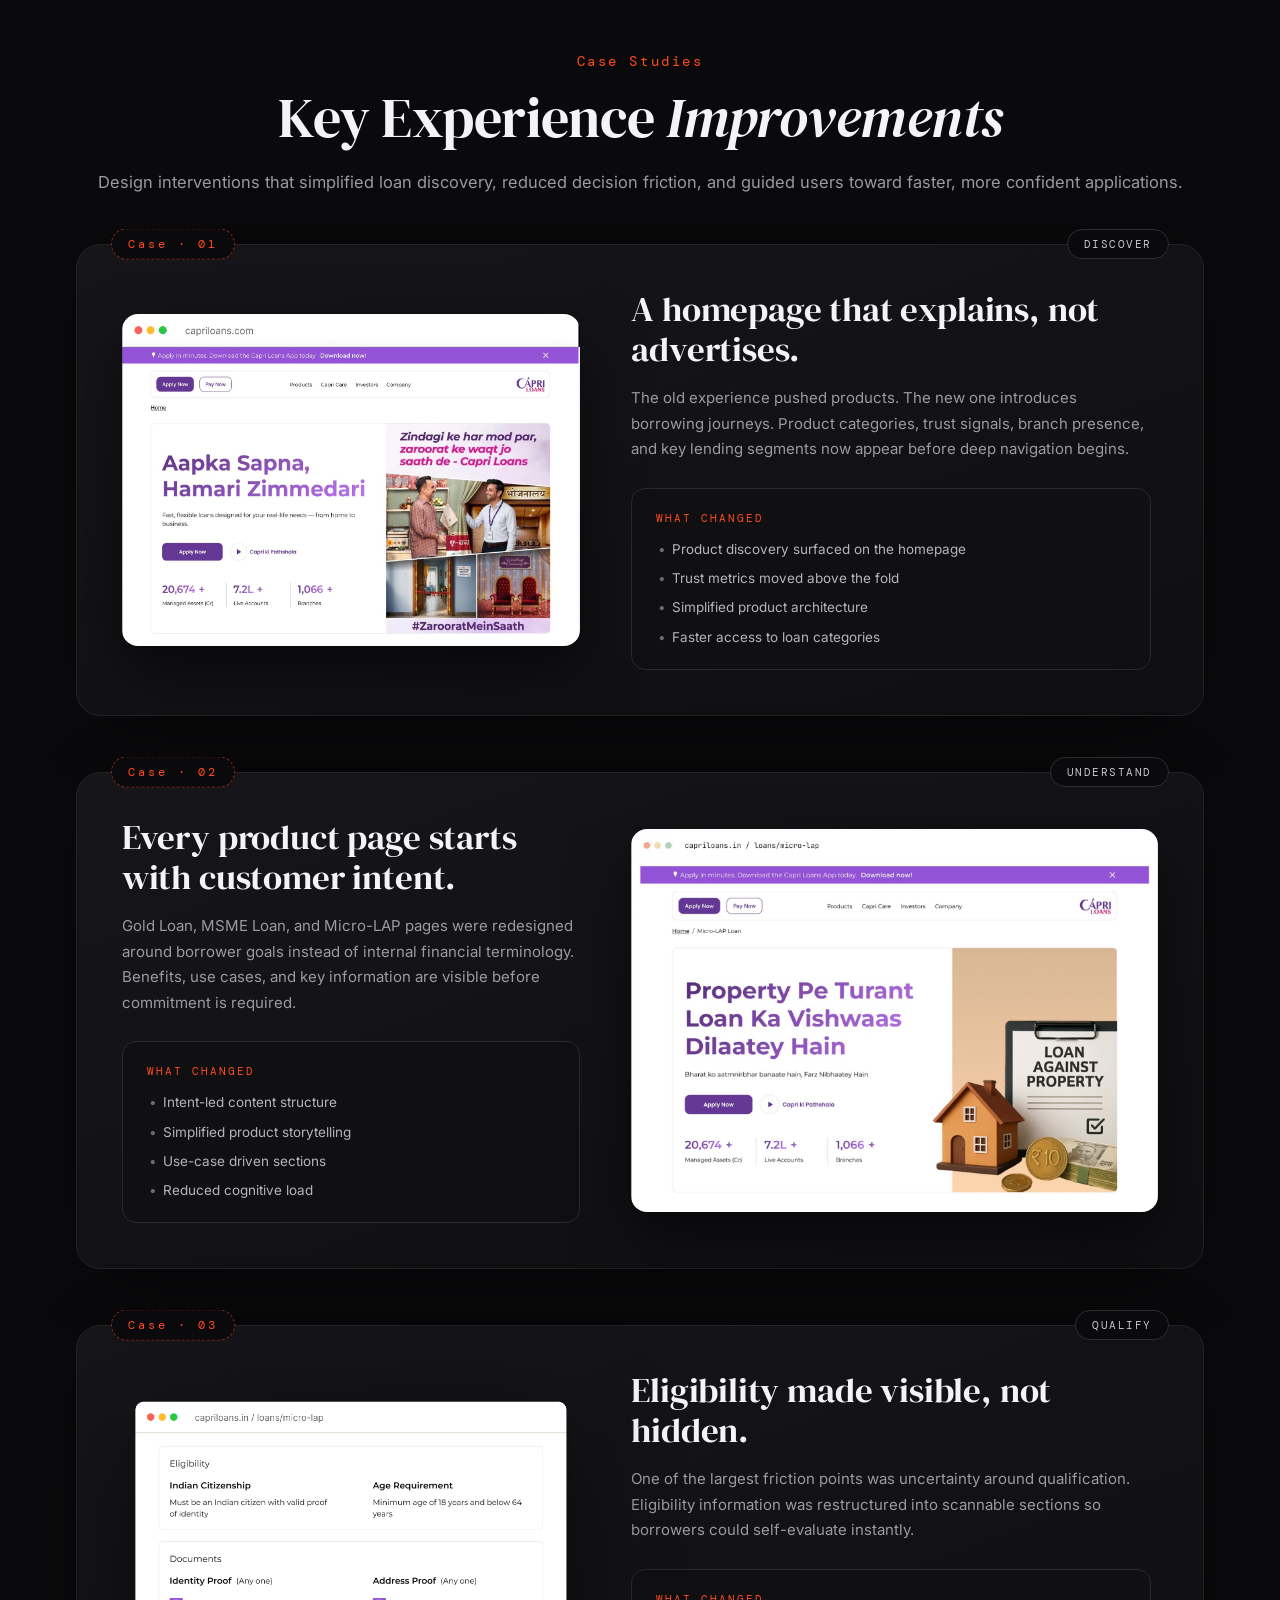
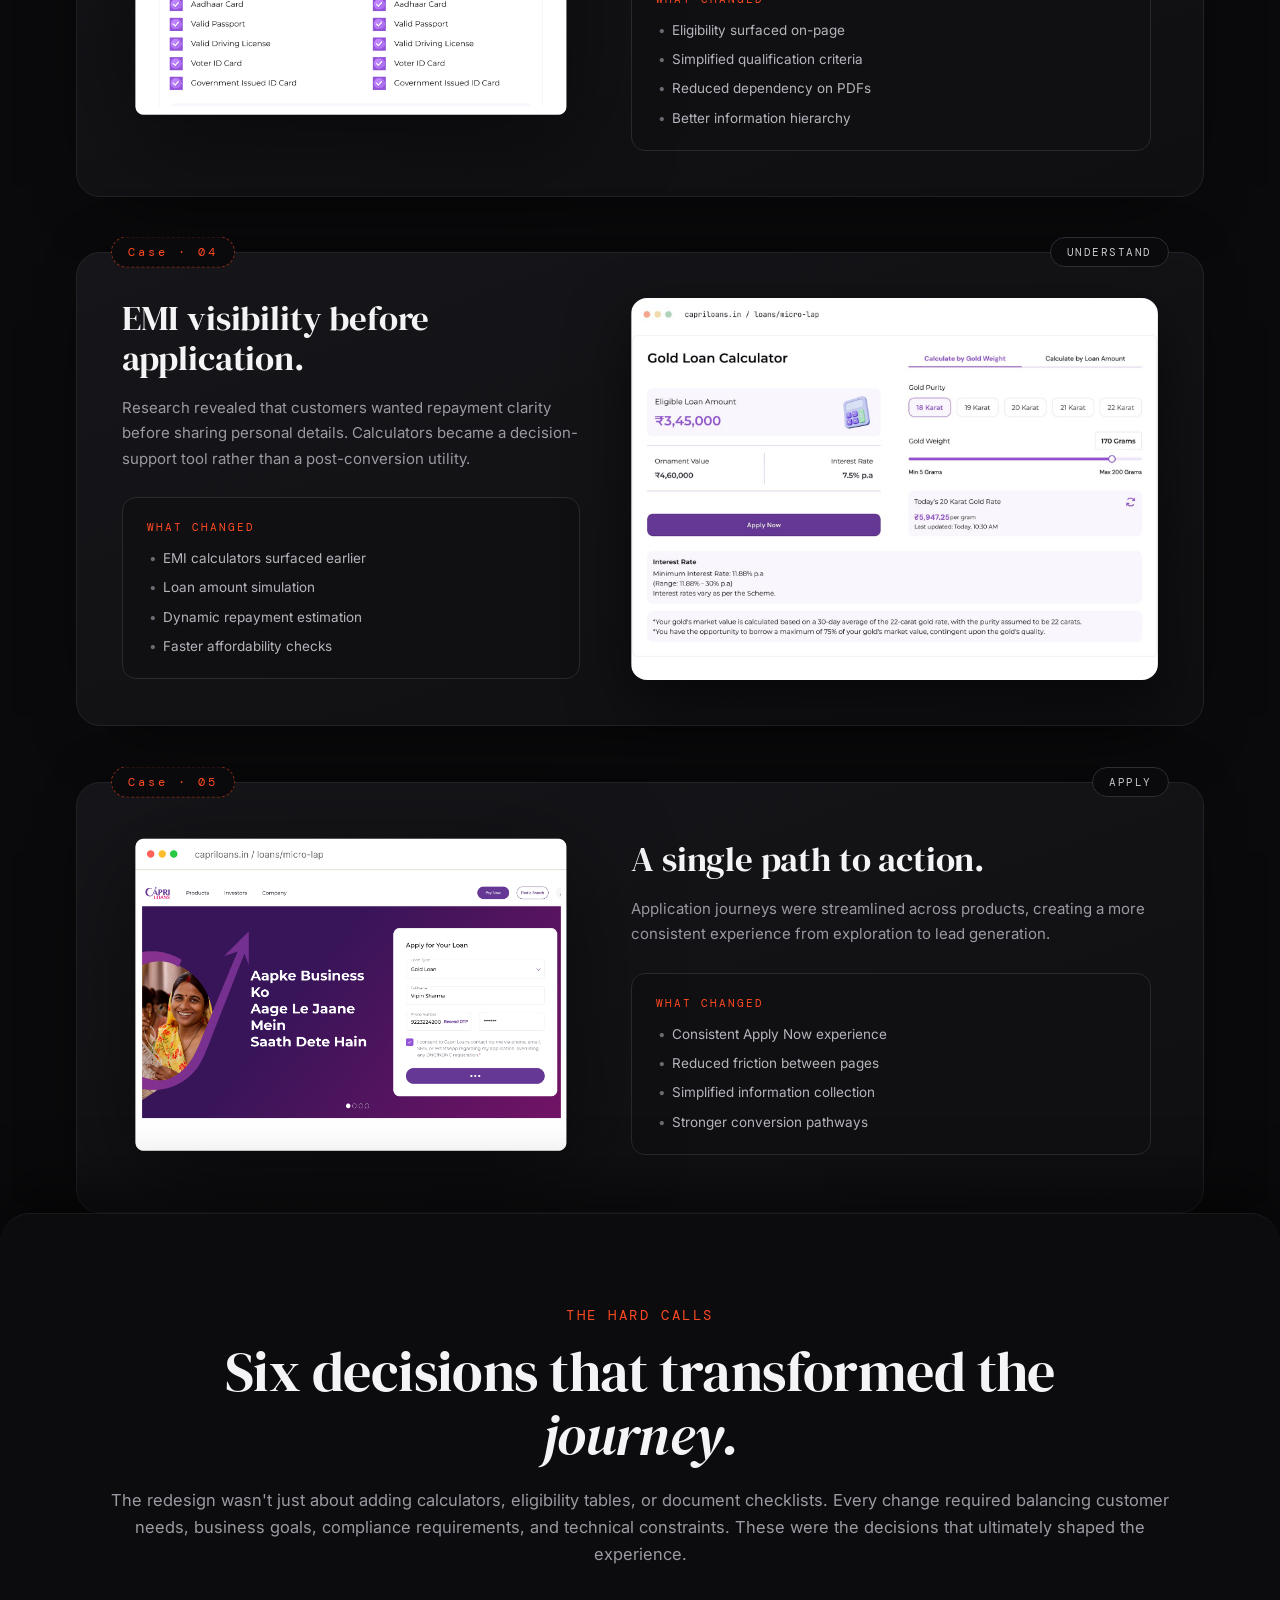
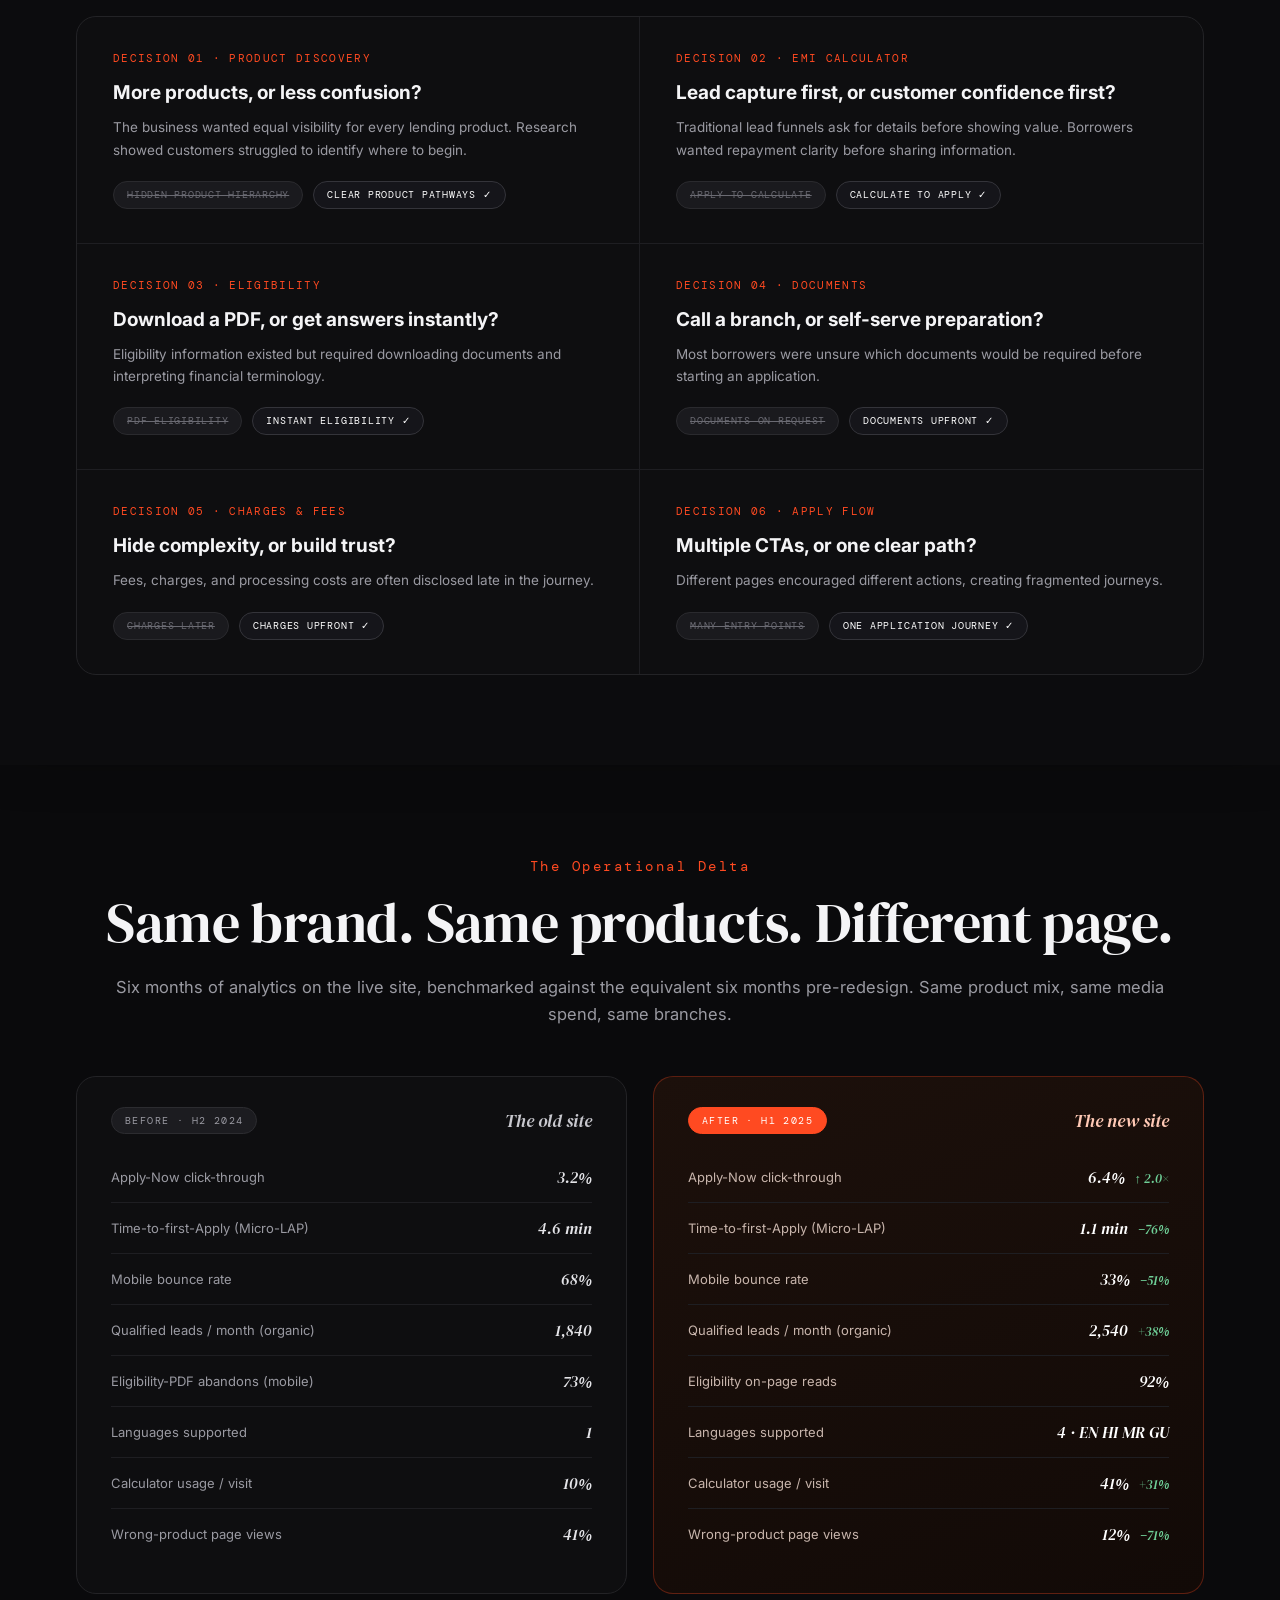
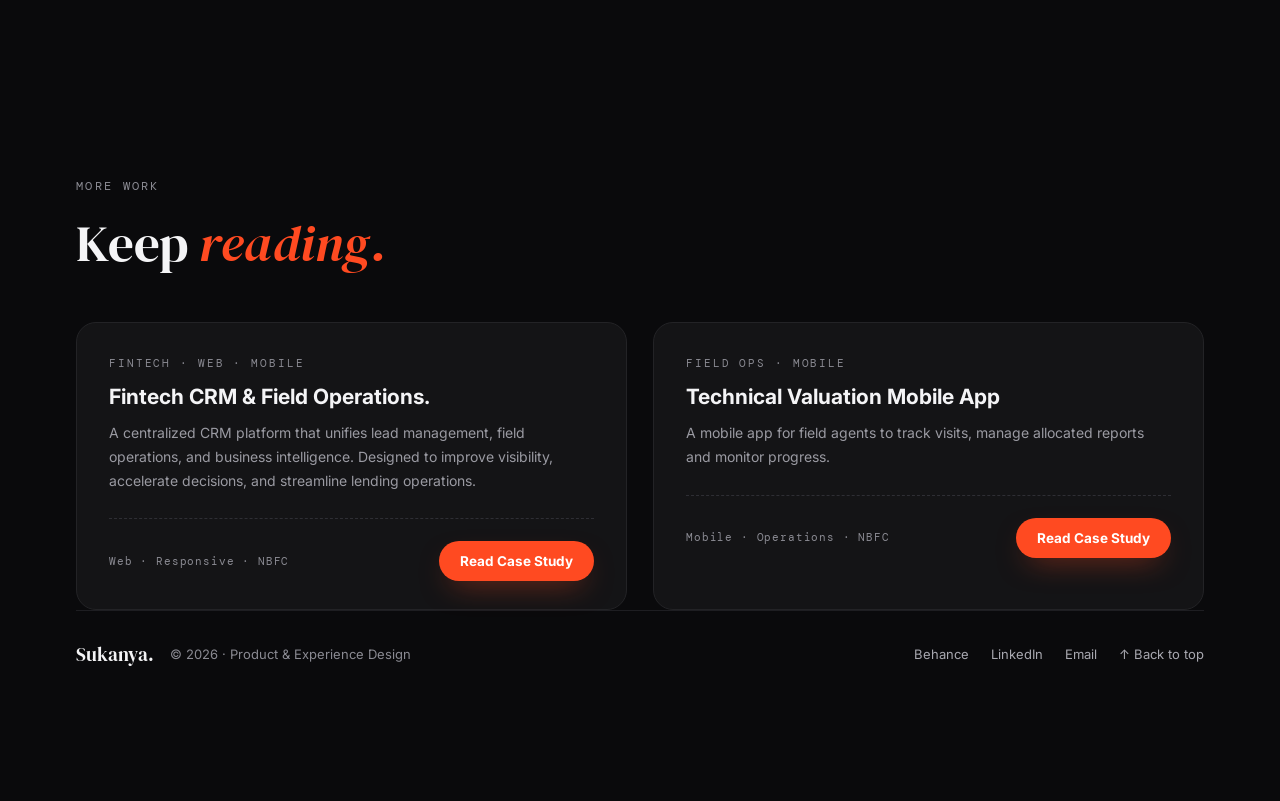
